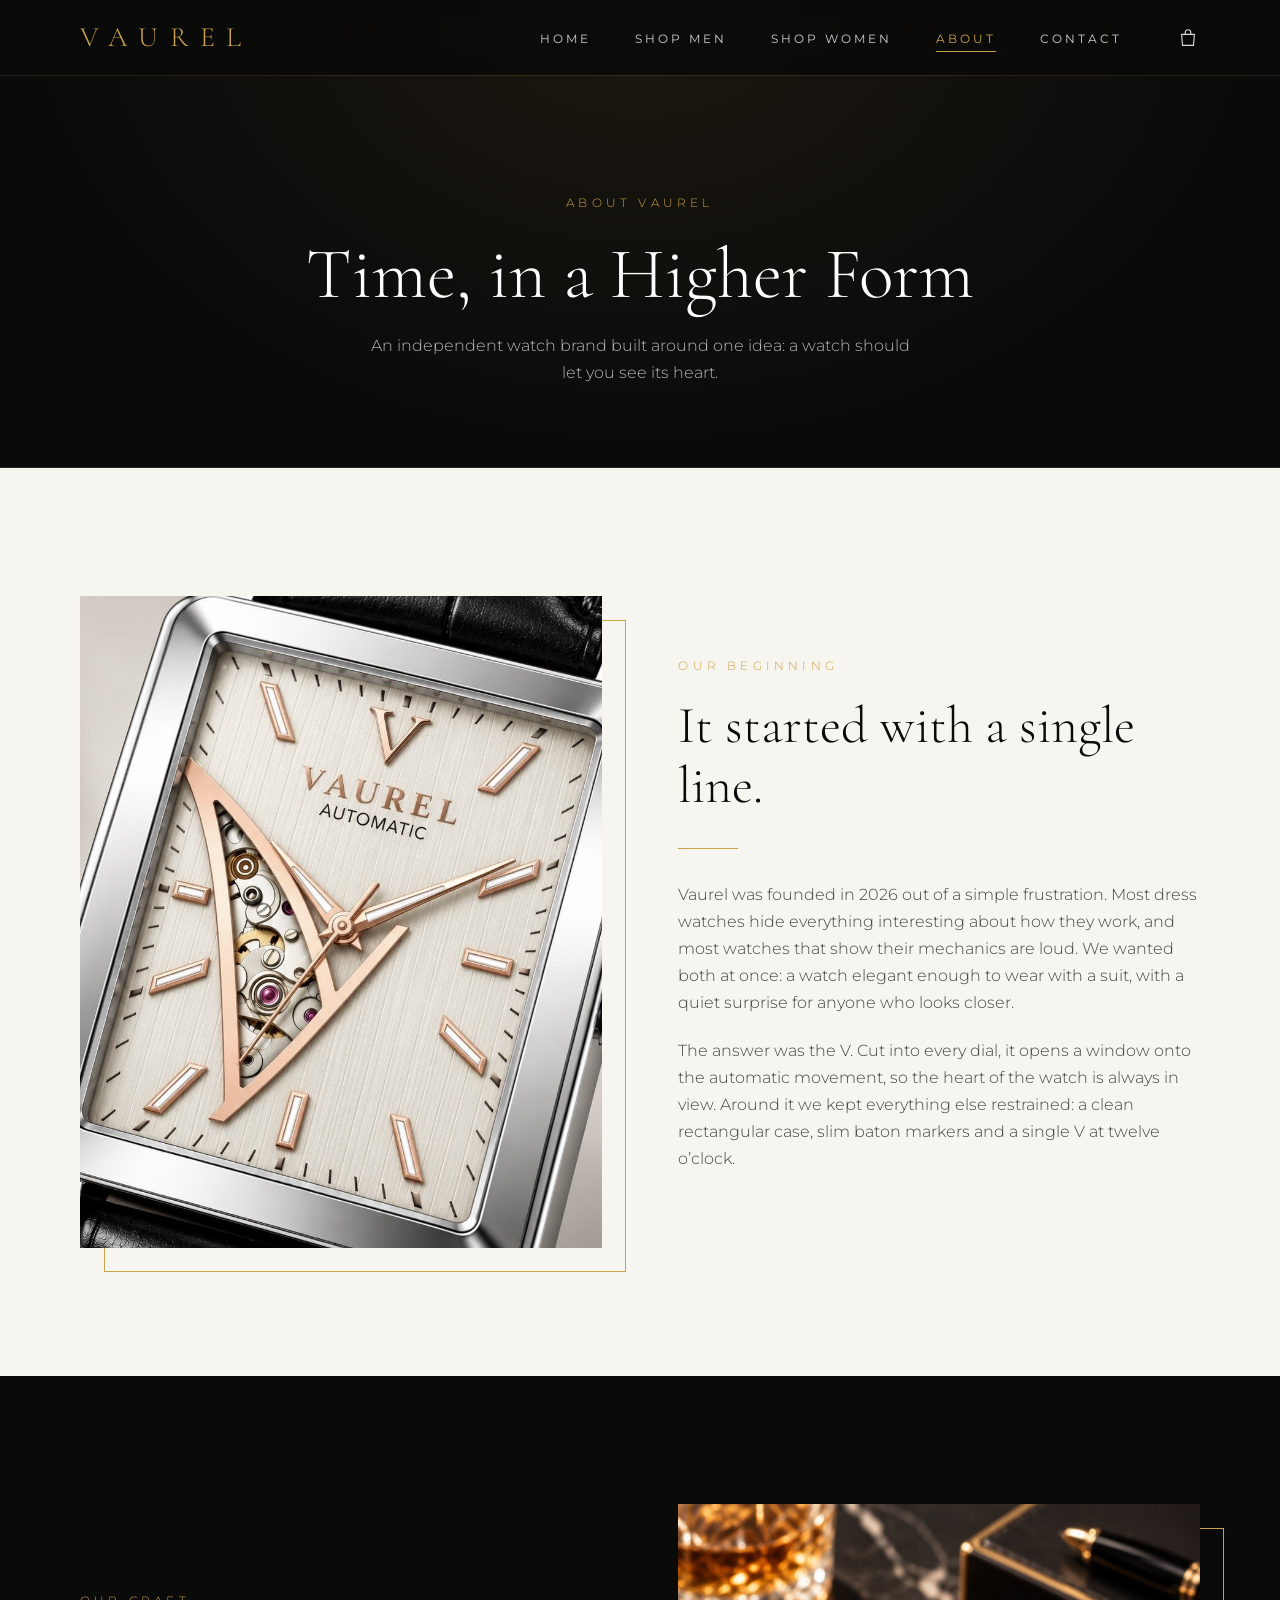
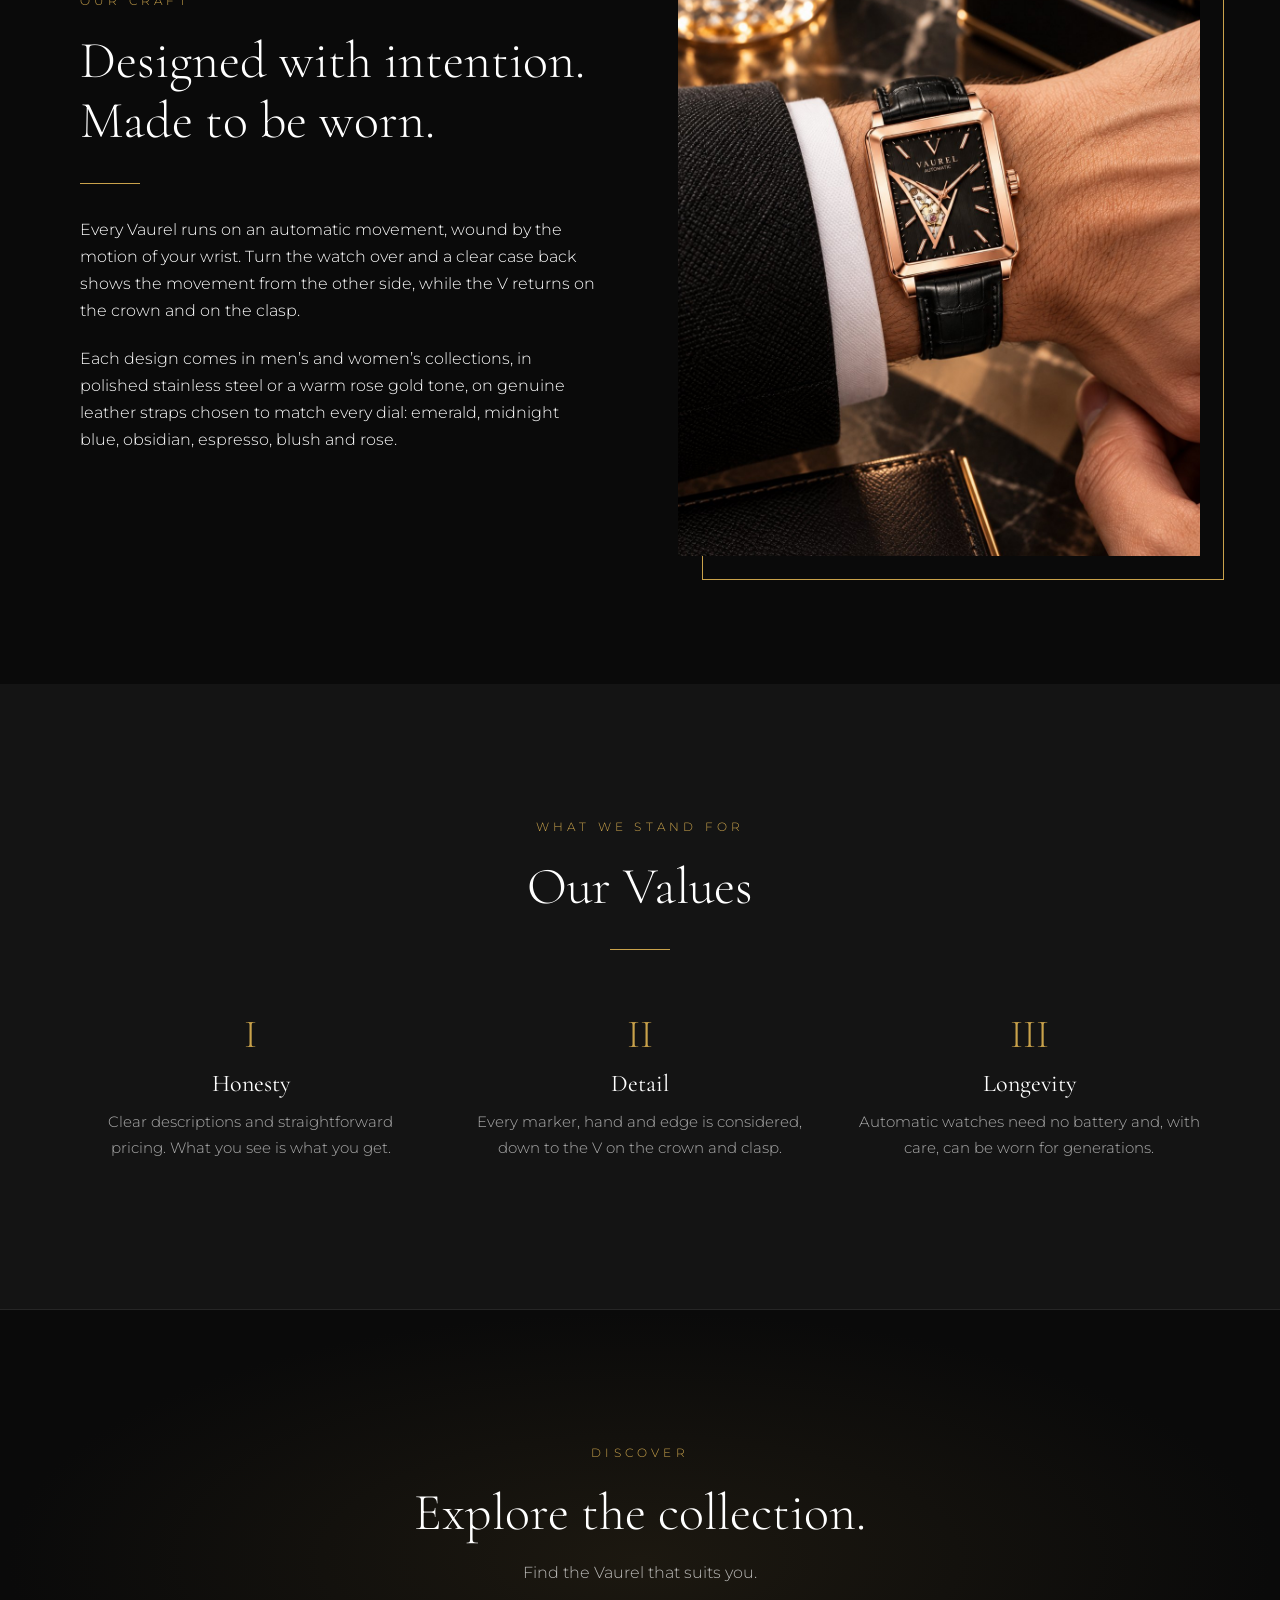
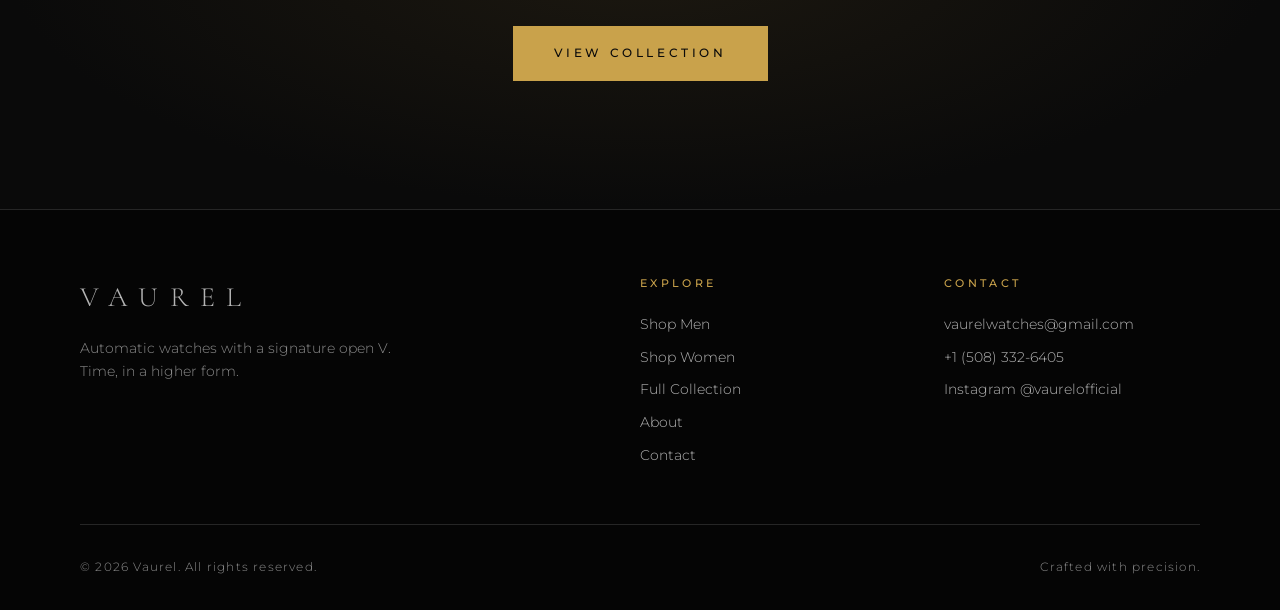
==== about.html @ ed3eba71 "Link the footer and Contact page to Instagram @vaurelofficial Replaces the placeholder Instagram lin" ====
<!DOCTYPE html>
<html lang="en">
<head>
  <meta charset="UTF-8">
  <meta name="viewport" content="width=device-width, initial-scale=1">
  <title>About | Vaurel</title>
  <meta name="description" content="The story behind Vaurel and its signature open V dial.">
  <link rel="icon" href="images/favicon.svg" type="image/svg+xml">
  <link rel="preconnect" href="https://fonts.googleapis.com">
  <link rel="preconnect" href="https://fonts.gstatic.com" crossorigin>
  <link href="https://fonts.googleapis.com/css2?family=Cormorant+Garamond:ital,wght@0,300;0,400;0,500;1,300;1,400&family=Montserrat:wght@300;400;500&display=swap" rel="stylesheet">
  <link rel="stylesheet" href="css/style.css?v=9">
</head>
<body>

  <header class="site-header">
    <div class="container">
      <a href="index.html" class="logo">VAUREL</a>
      <div class="header-actions">
        <nav aria-label="Main">
          <input type="checkbox" id="nav-toggle" class="nav-toggle" aria-label="Open menu">
          <label for="nav-toggle" class="nav-toggle-label"><span></span></label>
          <ul class="nav-list">
            <li><a href="index.html">Home</a></li>
            <li><a href="men.html">Shop Men</a></li>
            <li><a href="women.html">Shop Women</a></li>
            <li><a href="about.html" aria-current="page">About</a></li>
            <li><a href="contact.html">Contact</a></li>
          </ul>
        </nav>
        <a href="checkout.html" class="cart-toggle" aria-label="Shopping bag">
          <svg viewBox="0 0 24 24" width="22" height="22" aria-hidden="true"><path d="M5 8h14l-1 12H6L5 8z" fill="none" stroke="currentColor" stroke-width="1.2"/><path d="M9 8V6a3 3 0 0 1 6 0v2" fill="none" stroke="currentColor" stroke-width="1.2"/></svg>
          <span class="cart-count" data-cart-count hidden>0</span>
        </a>
      </div>
    </div>
  </header>

  <main>
    <section class="page-hero">
      <div class="container">
        <span class="eyebrow">About Vaurel</span>
        <h1>Time, in a Higher Form</h1>
        <p>An independent watch brand built around one idea: a watch should let you see its heart.</p>
      </div>
    </section>

    <section class="section section--light">
      <div class="container split">
        <div class="split-media">
          <img src="images/watches/mens-silver-ivory/dial.jpg" alt="The Vaurel open V dial in silver and stainless steel" width="851" height="1063">
        </div>
        <div>
          <span class="eyebrow">Our Beginning</span>
          <h2 class="section-title">It started with a single line.</h2>
          <hr class="divider">
          <p>Vaurel was founded in 2026 out of a simple frustration. Most dress watches hide everything interesting about how they work, and most watches that show their mechanics are loud. We wanted both at once: a watch elegant enough to wear with a suit, with a quiet surprise for anyone who looks closer.</p>
          <p>The answer was the V. Cut into every dial, it opens a window onto the automatic movement, so the heart of the watch is always in view. Around it we kept everything else restrained: a clean rectangular case, slim baton markers and a single V at twelve o&rsquo;clock.</p>
        </div>
      </div>
    </section>

    <section class="section">
      <div class="container split split--reverse">
        <div>
          <span class="eyebrow">Our Craft</span>
          <h2 class="section-title">Designed with intention. Made to be worn.</h2>
          <hr class="divider">
          <p>Every Vaurel runs on an automatic movement, wound by the motion of your wrist. Turn the watch over and a clear case back shows the movement from the other side, while the V returns on the crown and on the clasp.</p>
          <p>Each design comes in men&rsquo;s and women&rsquo;s collections, in polished stainless steel or a warm rose gold tone, on genuine leather straps chosen to match every dial: emerald, midnight blue, obsidian, espresso, blush and rose.</p>
        </div>
        <div class="split-media">
          <img src="images/watches/mens-obsidian-black/wrist.jpg" alt="Vaurel Obsidian Black watch worn on the wrist" width="1122" height="1402" loading="lazy">
        </div>
      </div>
    </section>

    <section class="section section--soft">
      <div class="container center">
        <span class="eyebrow">What We Stand For</span>
        <h2 class="section-title">Our Values</h2>
        <hr class="divider">
        <div class="features">
          <div class="feature">
            <span class="feature-number">I</span>
            <h3>Honesty</h3>
            <p>Clear descriptions and straightforward pricing. What you see is what you get.</p>
          </div>
          <div class="feature">
            <span class="feature-number">II</span>
            <h3>Detail</h3>
            <p>Every marker, hand and edge is considered, down to the V on the crown and clasp.</p>
          </div>
          <div class="feature">
            <span class="feature-number">III</span>
            <h3>Longevity</h3>
            <p>Automatic watches need no battery and, with care, can be worn for generations.</p>
          </div>
        </div>
      </div>
    </section>

    <section class="section cta">
      <div class="container">
        <span class="eyebrow">Discover</span>
        <h2 class="section-title">Explore the collection.</h2>
        <p>Find the Vaurel that suits you.</p>
        <a href="collection.html" class="btn btn--solid">View Collection</a>
      </div>
    </section>
  </main>

  <footer class="site-footer">
    <div class="container">
      <div class="footer-grid">
        <div class="footer-brand">
          <a href="index.html" class="logo">VAUREL</a>
          <p>Automatic watches with a signature open V. Time, in a higher form.</p>
        </div>
        <div>
          <h4>Explore</h4>
          <ul>
            <li><a href="men.html">Shop Men</a></li>
            <li><a href="women.html">Shop Women</a></li>
            <li><a href="collection.html">Full Collection</a></li>
            <li><a href="about.html">About</a></li>
            <li><a href="contact.html">Contact</a></li>
          </ul>
        </div>
        <div>
          <h4>Contact</h4>
          <ul>
            <li><a href="mailto:vaurelwatches@gmail.com">vaurelwatches@gmail.com</a></li>
            <li><a href="tel:+15083326405">+1 (508) 332-6405</a></li>
            <li><a href="https://www.instagram.com/vaurelofficial/" target="_blank" rel="noopener" aria-label="Vaurel on Instagram, @vaurelofficial (opens in a new tab)">Instagram @vaurelofficial</a></li>
          </ul>
        </div>
      </div>
      <div class="footer-bottom">
        <span>&copy; 2026 Vaurel. All rights reserved.</span>
        <span>Crafted with precision.</span>
      </div>
    </div>
  </footer>

  <script src="js/products.js?v=9" defer></script>
  <script src="js/shop.js?v=9" defer></script>
  <script src="js/cart.js?v=9" defer></script>
</body>
</html>
---- css/style.css ----
/* ==========================================================================
   Vaurel — site styles
   Colours, fonts and spacing live in the variables below so you can
   restyle the whole site from one place.
   ========================================================================== */

:root {
  --black: #0a0a0a;
  --black-soft: #141414;
  --black-line: #262626;
  --white: #ffffff;
  --ivory: #f7f5f0;
  --grey: #8c8c8c;
  --gold: #c9a24b;
  --gold-light: #e9d39a;
  --gold-dark: #8a6a2a;
  --photo-bg: #d6d5d4; /* matches the light grey studio background of the watch photos */

  --font-display: "Cormorant Garamond", Georgia, "Times New Roman", serif;
  --font-body: "Montserrat", "Helvetica Neue", Arial, sans-serif;

  --max-width: 1200px;
  --gutter: clamp(1rem, 4vw, 2.5rem);
  --section-space: clamp(4rem, 10vw, 8rem);
  --header-height: 76px;
}

/* ---------- Reset ---------- */
*,
*::before,
*::after { box-sizing: border-box; }

html { scroll-behavior: smooth; }

body {
  margin: 0;
  background: var(--black);
  color: var(--white);
  font-family: var(--font-body);
  font-weight: 300;
  font-size: 1rem;
  line-height: 1.7;
  -webkit-font-smoothing: antialiased;
}

img { display: block; max-width: 100%; height: auto; }

a { color: inherit; text-decoration: none; }

h1, h2, h3 {
  font-family: var(--font-display);
  font-weight: 400;
  line-height: 1.15;
  margin: 0 0 1rem;
}

p { margin: 0 0 1.25rem; }

.container {
  width: 100%;
  max-width: var(--max-width);
  margin: 0 auto;
  padding: 0 var(--gutter);
}

/* ---------- Shared bits ---------- */
.eyebrow {
  display: inline-block;
  font-size: 0.75rem;
  letter-spacing: 0.35em;
  text-transform: uppercase;
  color: var(--gold);
  margin-bottom: 1.25rem;
}

.divider {
  width: 60px;
  height: 1px;
  background: var(--gold);
  border: 0;
  margin: 2rem 0;
}

.center { text-align: center; }
.nowrap { white-space: nowrap; }
.center .divider { margin-left: auto; margin-right: auto; }

.btn {
  display: inline-block;
  padding: 1rem 2.5rem;
  border: 1px solid var(--gold);
  color: var(--gold);
  font-family: var(--font-body);
  font-size: 0.75rem;
  font-weight: 500;
  letter-spacing: 0.3em;
  text-transform: uppercase;
  background: transparent;
  cursor: pointer;
  transition: background 0.4s ease, color 0.4s ease;
}

.btn:hover,
.btn:focus-visible {
  background: var(--gold);
  color: var(--black);
}

.btn--solid {
  background: var(--gold);
  color: var(--black);
}

.btn--solid:hover,
.btn--solid:focus-visible {
  background: var(--gold-light);
  border-color: var(--gold-light);
}

:focus-visible { outline: 1px solid var(--gold); outline-offset: 4px; }

/* ---------- Header & navigation ---------- */
.site-header {
  position: fixed;
  inset: 0 0 auto 0;
  z-index: 100;
  height: var(--header-height);
  border-bottom: 1px solid rgba(201, 162, 75, 0.15);
}

/* The blur sits on a pseudo-element: a backdrop-filter on the header itself
   would trap the full-screen mobile menu inside the header bar. */
.site-header::before {
  content: "";
  position: absolute;
  inset: 0;
  z-index: -1;
  background: rgba(10, 10, 10, 0.85);
  backdrop-filter: blur(12px);
  -webkit-backdrop-filter: blur(12px);
}

.site-header .container {
  height: 100%;
  display: flex;
  align-items: center;
  justify-content: space-between;
}

.logo {
  font-family: var(--font-display);
  font-size: 1.75rem;
  letter-spacing: 0.4em;
  color: var(--gold);
  /* Optical balance for the trailing letter-spacing */
  margin-right: -0.4em;
}

.logo span { color: var(--gold); }

.nav-list {
  display: flex;
  gap: 2.75rem;
  list-style: none;
  margin: 0;
  padding: 0;
}

.nav-list a {
  position: relative;
  font-size: 0.75rem;
  font-weight: 400;
  letter-spacing: 0.25em;
  text-transform: uppercase;
  color: rgba(255, 255, 255, 0.8);
  transition: color 0.3s ease;
}

.nav-list a::after {
  content: "";
  position: absolute;
  left: 0;
  bottom: -6px;
  width: 0;
  height: 1px;
  background: var(--gold);
  transition: width 0.3s ease;
}

.nav-list a:hover,
.nav-list a[aria-current="page"] { color: var(--gold); }

.nav-list a:hover::after,
.nav-list a[aria-current="page"]::after { width: 100%; }

/* Mobile menu: a hidden checkbox toggles the menu, so no JavaScript is needed */
.nav-toggle { position: absolute; opacity: 0; pointer-events: none; }

.nav-toggle-label {
  display: none;
  width: 44px;
  height: 44px;
  cursor: pointer;
  position: relative;
  z-index: 110;
}

.nav-toggle-label span,
.nav-toggle-label span::before,
.nav-toggle-label span::after {
  position: absolute;
  left: 10px;
  width: 24px;
  height: 1px;
  background: var(--gold);
  transition: transform 0.3s ease, top 0.3s ease, opacity 0.3s ease;
}

.nav-toggle-label span { top: 22px; }
.nav-toggle-label span::before,
.nav-toggle-label span::after { content: ""; left: 0; }
.nav-toggle-label span::before { top: -8px; }
.nav-toggle-label span::after { top: 8px; }

.nav-toggle:focus-visible + .nav-toggle-label { outline: 1px solid var(--gold); }

.header-actions {
  display: flex;
  align-items: center;
  gap: 2.75rem;
}

/* Shopping bag icon */
.cart-toggle {
  position: relative;
  display: flex;
  align-items: center;
  justify-content: center;
  width: 44px;
  height: 44px;
  margin-right: -10px;
  color: rgba(255, 255, 255, 0.85);
  transition: color 0.3s ease;
}

.cart-toggle:hover { color: var(--gold); }

.cart-count {
  position: absolute;
  top: 4px;
  right: 2px;
  min-width: 18px;
  height: 18px;
  padding: 0 5px;
  border-radius: 9px;
  background: var(--gold);
  color: var(--black);
  font-size: 0.65rem;
  font-weight: 500;
  line-height: 18px;
  text-align: center;
}

.cart-count[hidden] { display: none; }

/* ---------- Hero (home) ---------- */
.hero {
  position: relative;
  min-height: 100vh;
  min-height: 100svh;
  display: flex;
  align-items: center;
  padding: calc(var(--header-height) + 3rem) 0 4rem;
  background: var(--black) url("../images/hero.svg") center right / cover no-repeat;
  overflow: hidden;
}

.hero::before {
  content: "";
  position: absolute;
  inset: 0;
  background: linear-gradient(90deg, rgba(10,10,10,0.95) 0%, rgba(10,10,10,0.7) 45%, rgba(10,10,10,0.15) 100%);
}

.hero .container { position: relative; }

.hero-content { max-width: 620px; }

.hero h1 {
  font-size: clamp(3rem, 8vw, 6rem);
  font-weight: 300;
  margin-bottom: 1.5rem;
}

.hero h1 em { font-style: italic; color: var(--gold); }

.hero p {
  font-size: 1.05rem;
  color: rgba(255, 255, 255, 0.75);
  max-width: 480px;
  margin-bottom: 2.5rem;
}

.hero-actions { display: flex; flex-wrap: wrap; gap: 1rem; }

.scroll-cue {
  position: absolute;
  left: 50%;
  bottom: 2rem;
  transform: translateX(-50%);
  width: 1px;
  height: 60px;
  background: linear-gradient(var(--gold), transparent);
}

/* ---------- Page header (inner pages) ---------- */
.page-hero {
  padding: calc(var(--header-height) + clamp(4rem, 10vw, 7rem)) 0 clamp(3rem, 7vw, 5rem);
  text-align: center;
  border-bottom: 1px solid var(--black-line);
  background: radial-gradient(ellipse at top, #1c1810 0%, var(--black) 70%);
}

.page-hero h1 { font-size: clamp(2.5rem, 7vw, 4.5rem); font-weight: 300; }

.page-hero p {
  max-width: 560px;
  margin: 0 auto;
  color: rgba(255, 255, 255, 0.7);
}

/* ---------- Sections ---------- */
.section { padding: var(--section-space) 0; }
.section--light { background: var(--ivory); color: var(--black); }
.section--light p { color: #444; }
.section--soft { background: var(--black-soft); }

.section-title { font-size: clamp(2rem, 5vw, 3.25rem); font-weight: 300; }

.split {
  display: grid;
  grid-template-columns: 1fr 1fr;
  gap: clamp(2.5rem, 6vw, 6rem);
  align-items: center;
}

.split-media {
  position: relative;
}

.split-media img {
  width: 100%;
  aspect-ratio: 4 / 5;
  object-fit: cover;
}

/* Thin gold frame offset behind the image */
.split-media::before {
  content: "";
  position: absolute;
  inset: 1.5rem -1.5rem -1.5rem 1.5rem;
  border: 1px solid var(--gold);
  z-index: -1;
}

.split-media { z-index: 0; }

.quote {
  font-family: var(--font-display);
  font-size: clamp(1.75rem, 4vw, 2.75rem);
  font-style: italic;
  font-weight: 300;
  line-height: 1.35;
  max-width: 820px;
  margin: 0 auto;
}

.quote cite {
  display: block;
  margin-top: 1.5rem;
  font-family: var(--font-body);
  font-size: 0.75rem;
  font-style: normal;
  letter-spacing: 0.3em;
  text-transform: uppercase;
  color: var(--gold);
}

/* Three-up feature / values row */
.features {
  display: grid;
  grid-template-columns: repeat(3, 1fr);
  gap: 3rem;
  margin-top: 4rem;
}

.feature { text-align: center; }

.feature-number {
  display: block;
  font-family: var(--font-display);
  font-size: 2.5rem;
  color: var(--gold);
  line-height: 1;
  margin-bottom: 1rem;
}

.feature h3 {
  font-size: 1.5rem;
  margin-bottom: 0.75rem;
}

.feature p { color: rgba(255, 255, 255, 0.65); font-size: 0.95rem; }
.section--light .feature p { color: #555; }

/* ---------- Collection grid ---------- */
.grid {
  display: grid;
  grid-template-columns: repeat(3, 1fr);
  gap: clamp(1.5rem, 3vw, 2.5rem);
}

.product {
  background: var(--black-soft);
  border: 1px solid var(--black-line);
  transition: border-color 0.4s ease, transform 0.4s ease;
}

.product:hover {
  border-color: rgba(201, 162, 75, 0.6);
  transform: translateY(-4px);
}

.product-image {
  overflow: hidden;
  background: var(--photo-bg);
}

.product-link { display: block; }

.product-image img {
  width: 100%;
  aspect-ratio: 4 / 5;
  object-fit: cover;
  transition: transform 0.8s ease;
}

.product:hover .product-image img { transform: scale(1.04); }

.product-info {
  padding: 1.5rem 1.5rem 1.75rem;
  text-align: center;
}

.product-tag {
  font-size: 0.7rem;
  letter-spacing: 0.3em;
  text-transform: uppercase;
  color: var(--grey);
}

.product-name {
  font-size: 1.6rem;
  margin: 0.35rem 0 0.5rem;
}

.product-name a { transition: color 0.3s ease; }
.product-name a:hover { color: var(--gold); }

.product-price {
  font-size: 0.95rem;
  letter-spacing: 0.15em;
  color: var(--gold);
  margin: 0;
}

.product-btn {
  display: block;
  width: 100%;
  margin-top: 1.5rem;
  padding: 0.9rem 1rem;
  text-align: center;
}

.page-note {
  margin-top: 1.5rem !important;
  font-size: 0.75rem;
  letter-spacing: 0.25em;
  text-transform: uppercase;
  color: var(--gold) !important;
}

/* ---------- Collection sections ---------- */
.collection-heading { text-align: center; margin-bottom: 3.5rem; }
.collection-heading .section-title { margin-bottom: 0; }
.collection-section { scroll-margin-top: var(--header-height); }
.collection-empty { text-align: center; color: var(--grey); letter-spacing: 0.1em; }

/* ---------- Watch page ---------- */
.product-main { padding-top: calc(var(--header-height) + 2rem); }

.breadcrumb {
  display: flex;
  flex-wrap: wrap;
  gap: 0.6rem;
  font-size: 0.7rem;
  letter-spacing: 0.2em;
  text-transform: uppercase;
  color: var(--grey);
  margin-bottom: 2rem;
}

.breadcrumb a { transition: color 0.3s ease; }
.breadcrumb a:hover { color: var(--gold); }
.breadcrumb [aria-current] { color: rgba(255, 255, 255, 0.85); }

.product-detail {
  display: grid;
  grid-template-columns: 1.1fr 1fr;
  gap: clamp(2rem, 5vw, 5rem);
  align-items: start;
  padding-bottom: var(--section-space);
}

/* Photos sit side by side; swipe on phones, thumbnails on any screen */
.gallery-track {
  display: flex;
  overflow-x: auto;
  scroll-snap-type: x mandatory;
  scrollbar-width: none;
  background: var(--black); /* wide or square photos sit on the page colour */
}

.gallery-track::-webkit-scrollbar { display: none; }

.gallery-slide {
  flex: 0 0 100%;
  scroll-snap-align: start;
}

.gallery-slide img {
  width: 100%;
  aspect-ratio: 4 / 5;
  object-fit: contain; /* show every photo in full, whatever its shape */
}

.gallery-thumbs {
  display: flex;
  gap: 0.75rem;
  margin-top: 1rem;
}

.gallery-thumb {
  flex: 0 1 72px; /* shrink a little on phones so all thumbnails fit on one line */
  min-width: 0;
  padding: 0;
  border: 1px solid var(--black-line);
  background: var(--black-soft);
  cursor: pointer;
  opacity: 0.6;
  transition: opacity 0.3s ease, border-color 0.3s ease;
}

.gallery-thumb img { width: 100%; aspect-ratio: 4 / 5; object-fit: contain; }
.gallery-thumb:hover { opacity: 1; }
.gallery-thumb.is-active { opacity: 1; border-color: var(--gold); }

.product-summary h1 {
  font-size: clamp(2.25rem, 5vw, 3.5rem);
  font-weight: 300;
  margin-bottom: 0.75rem;
}

.product-detail-price {
  font-size: 1.15rem;
  letter-spacing: 0.15em;
  color: var(--gold);
  margin-bottom: 1.75rem;
}

.product-description { color: rgba(255, 255, 255, 0.75); }

.product-detail-btn { width: 100%; margin-top: 0.75rem; }

.spec-list {
  margin: 2.5rem 0 0;
  border-top: 1px solid var(--black-line);
}

.spec-list div {
  display: grid;
  grid-template-columns: 8rem 1fr;
  gap: 1rem;
  padding: 1rem 0;
  border-bottom: 1px solid var(--black-line);
}

.spec-list dt {
  font-size: 0.7rem;
  letter-spacing: 0.25em;
  text-transform: uppercase;
  color: var(--gold);
  padding-top: 0.2rem;
}

.spec-list dd { margin: 0; color: rgba(255, 255, 255, 0.85); }

.product-missing { padding: 4rem 0 var(--section-space); }
.product-missing p { color: rgba(255, 255, 255, 0.7); margin-bottom: 2rem; }

/* ---------- Call to action band ---------- */
.cta {
  text-align: center;
  border-top: 1px solid var(--black-line);
  background: radial-gradient(ellipse at center, #1c1810 0%, var(--black) 70%);
}

.cta p {
  max-width: 520px;
  margin: 0 auto 2.5rem;
  color: rgba(255, 255, 255, 0.7);
}

/* ---------- Contact ---------- */
.contact-grid {
  display: grid;
  grid-template-columns: 1fr 1.4fr;
  gap: clamp(3rem, 7vw, 6rem);
}

.contact-details h2 { font-size: 2rem; }

.contact-item { margin-bottom: 2rem; }

.contact-item h3 {
  font-family: var(--font-body);
  font-size: 0.7rem;
  font-weight: 500;
  letter-spacing: 0.3em;
  text-transform: uppercase;
  color: var(--gold);
  margin-bottom: 0.5rem;
}

.contact-item p,
.contact-item a { color: rgba(255, 255, 255, 0.8); margin: 0; }

.contact-item a { border-bottom: 1px solid rgba(201, 162, 75, 0.4); transition: color 0.3s ease; }
.contact-item a:hover { color: var(--gold); }

.form {
  background: var(--black-soft);
  border: 1px solid var(--black-line);
  padding: clamp(1.5rem, 5vw, 3rem);
}

.form-row {
  display: grid;
  grid-template-columns: 1fr 1fr;
  gap: 1.5rem;
}

.field { margin-bottom: 1.75rem; }

.field label {
  display: block;
  font-size: 0.7rem;
  font-weight: 500;
  letter-spacing: 0.25em;
  text-transform: uppercase;
  color: rgba(255, 255, 255, 0.6);
  margin-bottom: 0.6rem;
}

.field input,
.field select,
.field textarea {
  width: 100%;
  padding: 0.85rem 0;
  background: transparent;
  border: 0;
  border-bottom: 1px solid #3a3a3a;
  border-radius: 0;
  color: var(--white);
  font-family: var(--font-body);
  font-size: 1rem; /* 16px+ stops iOS from zooming in on focus */
  font-weight: 300;
  transition: border-color 0.3s ease;
  -webkit-appearance: none;
  appearance: none;
}

.field select {
  cursor: pointer;
  background-image: linear-gradient(45deg, transparent 50%, var(--gold) 50%),
                    linear-gradient(135deg, var(--gold) 50%, transparent 50%);
  background-position: calc(100% - 10px) 50%, calc(100% - 5px) 50%;
  background-size: 5px 5px;
  background-repeat: no-repeat;
}

.field select option { background: var(--black-soft); color: var(--white); }

.field textarea { resize: vertical; min-height: 140px; }

.field input:focus,
.field select:focus,
.field textarea:focus {
  outline: none;
  border-bottom-color: var(--gold);
}

.form-note {
  font-size: 0.8rem;
  color: var(--grey);
  margin: 1.25rem 0 0;
}

/* ---------- Bag panel (slides in from the right) ---------- */
body.bag-open { overflow: hidden; }

.bag-overlay {
  position: fixed;
  inset: 0;
  z-index: 200;
  background: rgba(0, 0, 0, 0.6);
  opacity: 0;
  visibility: hidden;
  transition: opacity 0.4s ease, visibility 0.4s ease;
}

.bag {
  position: fixed;
  top: 0;
  right: 0;
  z-index: 210;
  width: min(420px, 100%);
  height: 100%;
  display: flex;
  flex-direction: column;
  background: var(--black-soft);
  border-left: 1px solid rgba(201, 162, 75, 0.25);
  transform: translateX(100%);
  visibility: hidden;
  transition: transform 0.45s cubic-bezier(0.22, 1, 0.36, 1), visibility 0.45s;
}

.bag.is-open,
.bag-overlay.is-open { visibility: visible; }
.bag.is-open { transform: none; }
.bag-overlay.is-open { opacity: 1; }

.bag-header {
  display: flex;
  align-items: center;
  justify-content: space-between;
  padding: 1.25rem 1.5rem;
  border-bottom: 1px solid var(--black-line);
}

.bag-header h2 {
  font-size: 1.6rem;
  margin: 0;
}

.bag-close {
  display: flex;
  align-items: center;
  justify-content: center;
  width: 44px;
  height: 44px;
  margin-right: -10px;
  background: none;
  border: 0;
  color: var(--white);
  cursor: pointer;
}

.bag-close:hover { color: var(--gold); }

.bag-body {
  flex: 1;
  overflow-y: auto;
  padding: 0 1.5rem;
}

.bag-empty {
  padding: 4rem 0;
  text-align: center;
  color: rgba(255, 255, 255, 0.7);
}

.bag-empty[hidden],
[data-bag-filled][hidden],
[data-bag-empty][hidden] { display: none; }

.bag-items { list-style: none; margin: 0; padding: 0; }

.bag-item {
  display: grid;
  grid-template-columns: 80px 1fr auto;
  gap: 1rem;
  align-items: start;
  padding: 1.5rem 0;
  border-bottom: 1px solid var(--black-line);
}

.bag-item img {
  width: 80px;
  height: 100px;
  object-fit: cover;
  background: var(--black);
}

.bag-item-name {
  font-family: var(--font-display);
  font-size: 1.25rem;
  line-height: 1.2;
  margin: 0 0 0.25rem;
}

.bag-item-variant {
  font-size: 0.65rem;
  letter-spacing: 0.2em;
  text-transform: uppercase;
  color: var(--grey);
  margin: 0 0 0.35rem;
}

.bag-item-price {
  font-size: 0.85rem;
  letter-spacing: 0.1em;
  color: var(--gold);
  margin: 0 0 0.75rem;
}

.qty {
  display: inline-flex;
  align-items: center;
  border: 1px solid #3a3a3a;
}

.qty button {
  width: 36px;
  height: 36px;
  background: none;
  border: 0;
  color: var(--white);
  font-size: 1rem;
  cursor: pointer;
}

.qty button:hover { color: var(--gold); }

.qty span {
  min-width: 28px;
  text-align: center;
  font-size: 0.9rem;
}

.bag-item-remove {
  background: none;
  border: 0;
  padding: 0.25rem 0;
  color: var(--grey);
  font-family: var(--font-body);
  font-size: 0.65rem;
  letter-spacing: 0.2em;
  text-transform: uppercase;
  cursor: pointer;
  border-bottom: 1px solid transparent;
}

.bag-item-remove:hover { color: var(--gold); border-bottom-color: var(--gold); }

.bag-footer {
  padding: 1.5rem;
  border-top: 1px solid var(--black-line);
  background: var(--black);
}

.bag-total {
  display: flex;
  justify-content: space-between;
  align-items: baseline;
  font-size: 0.75rem;
  letter-spacing: 0.25em;
  text-transform: uppercase;
  margin-bottom: 0.75rem;
}

.bag-total span:last-child {
  font-size: 1rem;
  letter-spacing: 0.1em;
  color: var(--gold);
}

.bag-total--muted span:last-child {
  font-size: 0.8rem;
  color: rgba(255, 255, 255, 0.7);
  text-transform: none;
}

.bag-note {
  font-size: 0.8rem;
  line-height: 1.6;
  color: var(--grey);
  margin: 0.5rem 0 1.25rem;
}

.bag-checkout { display: block; width: 100%; text-align: center; }

.bag-continue {
  display: block;
  width: 100%;
  margin-top: 0.75rem;
  padding: 0.75rem;
  background: none;
  border: 0;
  color: rgba(255, 255, 255, 0.7);
  font-family: var(--font-body);
  font-size: 0.7rem;
  letter-spacing: 0.25em;
  text-transform: uppercase;
  cursor: pointer;
}

.bag-continue:hover { color: var(--gold); }

/* ---------- Checkout ---------- */
.page-hero--compact { padding-bottom: clamp(2rem, 5vw, 3.5rem); }

.checkout-grid {
  display: grid;
  grid-template-columns: 1.4fr 1fr;
  gap: clamp(2rem, 5vw, 4rem);
  align-items: start;
}

.checkout-heading {
  font-size: 1.6rem;
  margin: 0 0 1.5rem;
}

.form .checkout-heading:not(:first-child) { margin-top: 1rem; }

.order-summary {
  position: sticky;
  top: calc(var(--header-height) + 2rem);
  padding: clamp(1.5rem, 4vw, 2.5rem);
  border: 1px solid rgba(201, 162, 75, 0.35);
}

.order-summary .bag-items { margin-bottom: 1.5rem; }
.order-summary .bag-item:first-child { padding-top: 0; }

.checkout-done:focus { outline: none; }
.checkout-done p { color: rgba(255, 255, 255, 0.8); }
.checkout-done a { color: var(--gold); border-bottom: 1px solid rgba(201, 162, 75, 0.4); }

.checkout-empty { padding: 2rem 0; }
.checkout-empty p { color: rgba(255, 255, 255, 0.7); margin-bottom: 2rem; }

/* ---------- Footer ---------- */
.site-footer {
  background: #050505;
  border-top: 1px solid var(--black-line);
  padding: 4rem 0 2rem;
  font-size: 0.85rem;
}

.footer-grid {
  display: grid;
  grid-template-columns: 2fr 1fr 1fr;
  gap: 3rem;
  margin-bottom: 3rem;
}

.footer-grid p { color: var(--grey); max-width: 320px; margin-top: 1rem; }

.footer-grid h4 {
  font-size: 0.7rem;
  font-weight: 500;
  letter-spacing: 0.3em;
  text-transform: uppercase;
  color: var(--gold);
  margin: 0 0 1.25rem;
}

.footer-grid ul { list-style: none; margin: 0; padding: 0; }
.footer-grid li { margin-bottom: 0.6rem; }
.footer-grid a { color: rgba(255, 255, 255, 0.7); transition: color 0.3s ease; }
.footer-grid a:hover { color: var(--gold); }

.footer-bottom {
  border-top: 1px solid var(--black-line);
  padding-top: 2rem;
  display: flex;
  justify-content: space-between;
  flex-wrap: wrap;
  gap: 1rem;
  color: var(--grey);
  font-size: 0.75rem;
  letter-spacing: 0.1em;
}

/* ==========================================================================
   Responsive
   ========================================================================== */

/* Medium screens: tighter menu so all links fit beside the logo */
@media (min-width: 821px) and (max-width: 1100px) {
  .nav-list,
  .header-actions { gap: 1.5rem; }
  .nav-list a { letter-spacing: 0.18em; }
}

@media (max-width: 960px) {
  .grid { grid-template-columns: repeat(2, 1fr); }
  .features { grid-template-columns: 1fr; gap: 2.5rem; max-width: 480px; margin-left: auto; margin-right: auto; }
  .contact-grid { grid-template-columns: 1fr; }
  .checkout-grid { grid-template-columns: 1fr; }
  .order-summary { position: static; order: -1; }
}

@media (max-width: 820px) {
  :root { --header-height: 64px; }

  .logo { font-size: 1.4rem; }

  .nav-toggle-label { display: block; }

  .header-actions { gap: 0.25rem; }

  .nav-list {
    position: fixed;
    inset: 0;
    flex-direction: column;
    align-items: center;
    justify-content: center;
    gap: 2.5rem;
    background: var(--black);
    opacity: 0;
    visibility: hidden;
    transition: opacity 0.4s ease, visibility 0.4s ease;
  }

  .nav-list a { font-size: 1rem; letter-spacing: 0.35em; }

  .nav-toggle:checked ~ .nav-list { opacity: 1; visibility: visible; }

  .nav-toggle:checked + .nav-toggle-label span { background: transparent; }
  .nav-toggle:checked + .nav-toggle-label span::before { top: 0; transform: rotate(45deg); }
  .nav-toggle:checked + .nav-toggle-label span::after { top: 0; transform: rotate(-45deg); }

  .split { grid-template-columns: 1fr; }
  .product-detail { grid-template-columns: 1fr; }
  .split-media { max-width: 480px; margin: 0 1.5rem 1.5rem 0; }
  .split--reverse .split-media { order: -1; }

  .footer-grid { grid-template-columns: 1fr 1fr; }
  .footer-brand { grid-column: 1 / -1; }
}

@media (max-width: 600px) {
  .hero {
    align-items: flex-end;
    background-position: 70% center;
  }

  .hero::before {
    background: linear-gradient(0deg, rgba(10,10,10,0.97) 0%, rgba(10,10,10,0.75) 55%, rgba(10,10,10,0.35) 100%);
  }

  .hero-actions .btn { flex: 1 1 100%; text-align: center; }

  .scroll-cue { display: none; }

  .grid { grid-template-columns: 1fr; max-width: 420px; margin: 0 auto; }

  .form-row { grid-template-columns: 1fr; gap: 0; }

  .form .btn { width: 100%; }

  .footer-bottom { flex-direction: column; text-align: center; }

  .spec-list div { grid-template-columns: 6.5rem 1fr; }
}

@media (prefers-reduced-motion: reduce) {
  *, *::before, *::after { transition: none !important; scroll-behavior: auto !important; }
}
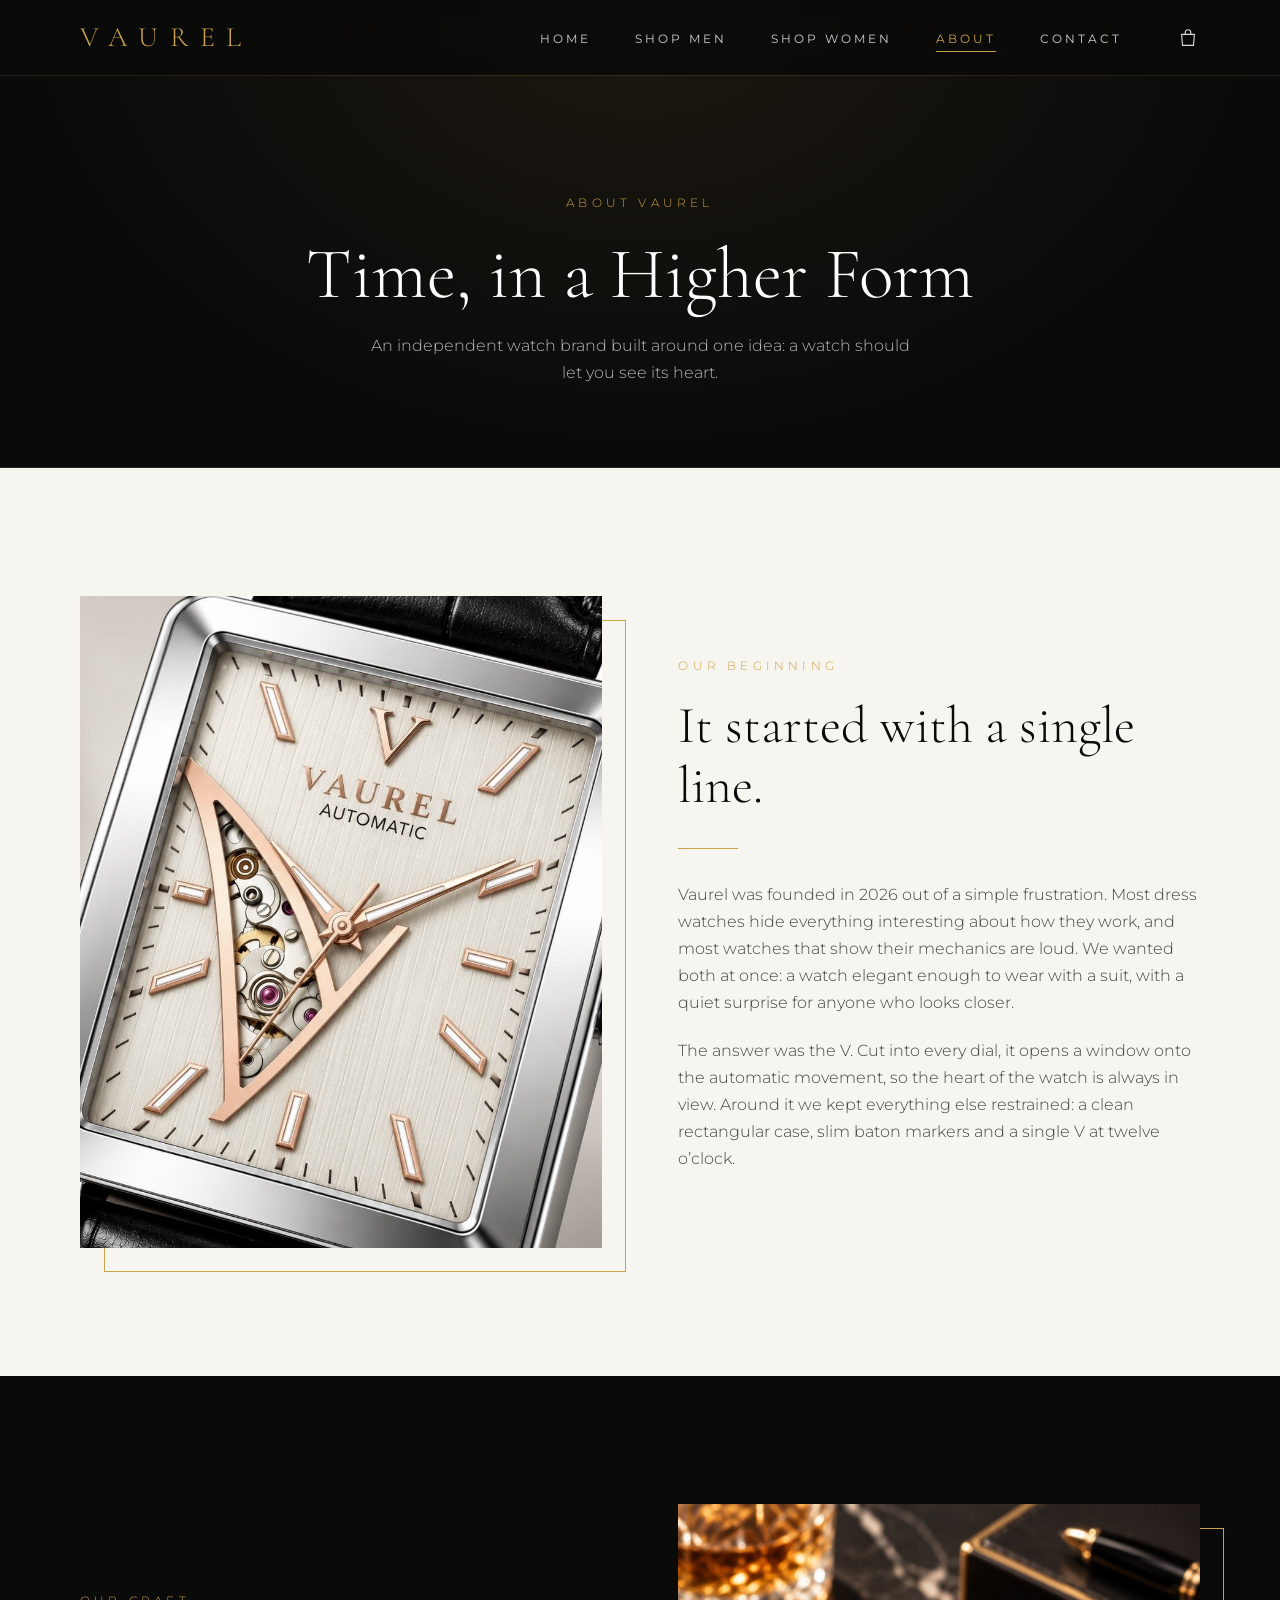
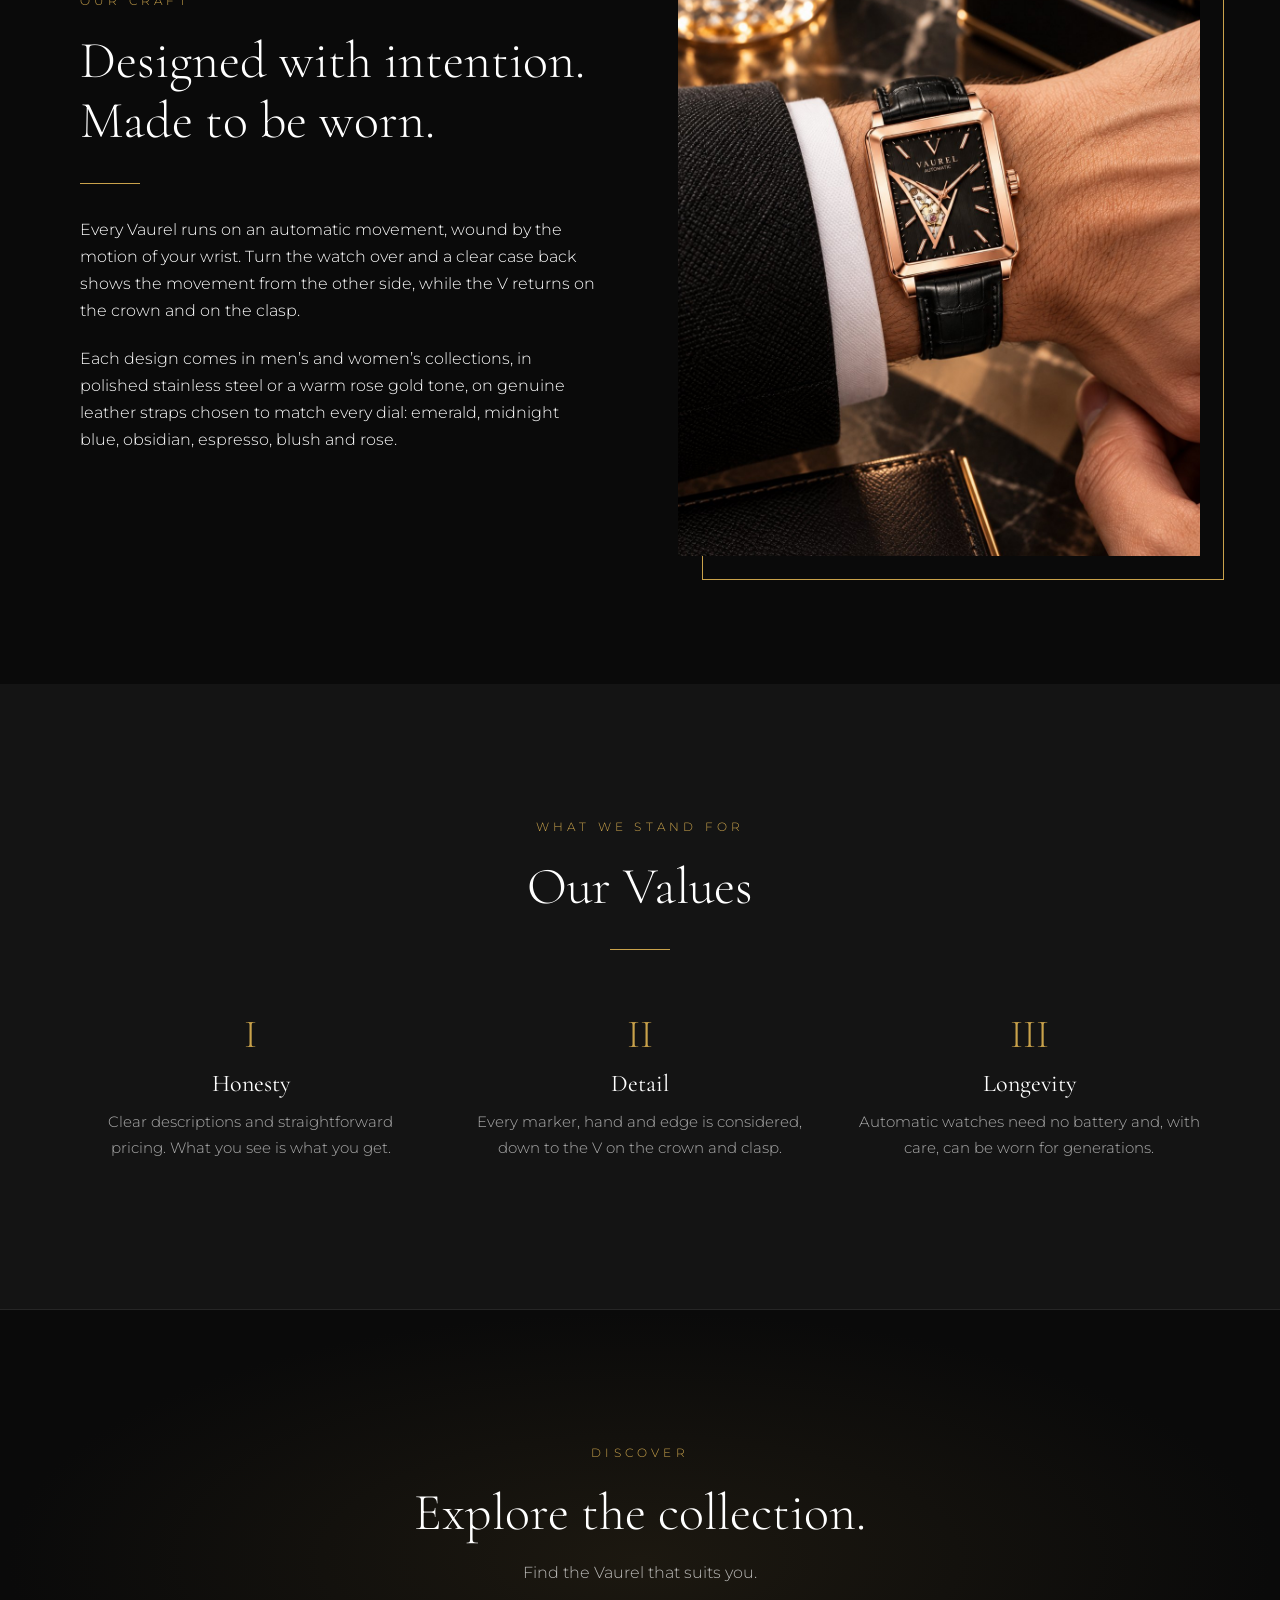
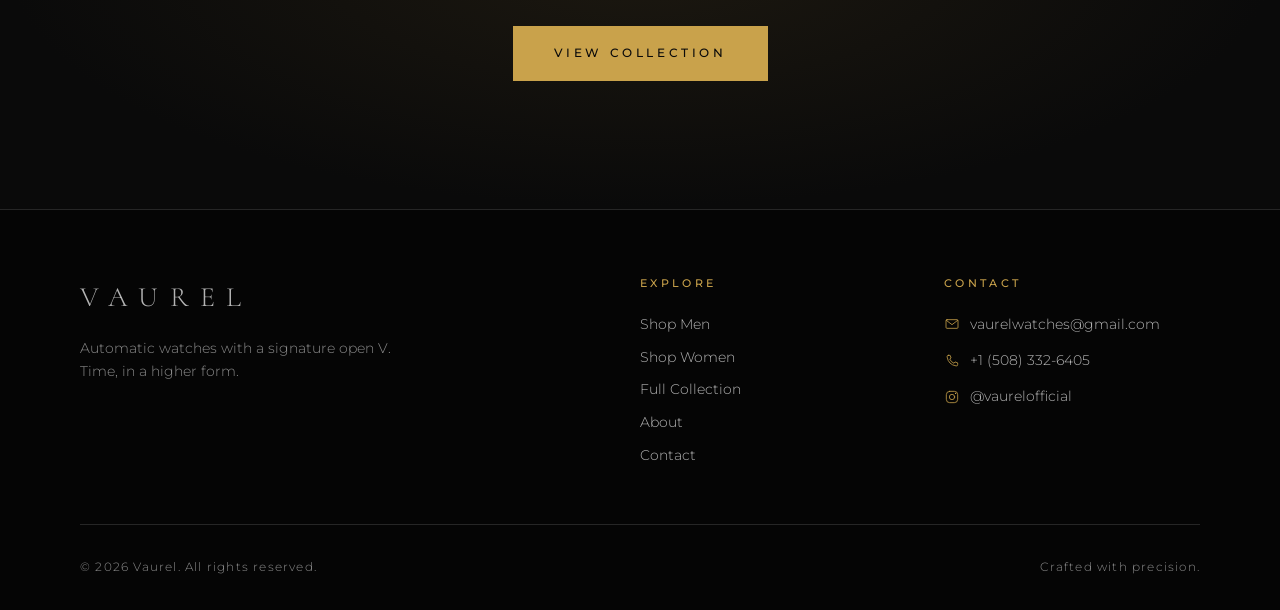
==== commit 21c23869: "Add gold line icons for email, phone and Instagram Thin-line gold icons (envelope, phone, Instagram " ====
--- a/about.html
+++ b/about.html
@@ -9,7 +9,7 @@
   <link rel="preconnect" href="https://fonts.googleapis.com">
   <link rel="preconnect" href="https://fonts.gstatic.com" crossorigin>
   <link href="https://fonts.googleapis.com/css2?family=Cormorant+Garamond:ital,wght@0,300;0,400;0,500;1,300;1,400&family=Montserrat:wght@300;400;500&display=swap" rel="stylesheet">
-  <link rel="stylesheet" href="css/style.css?v=9">
+  <link rel="stylesheet" href="css/style.css?v=10">
 </head>
 <body>
 
@@ -130,9 +130,9 @@
         <div>
           <h4>Contact</h4>
           <ul>
-            <li><a href="mailto:vaurelwatches@gmail.com">vaurelwatches@gmail.com</a></li>
-            <li><a href="tel:+15083326405">+1 (508) 332-6405</a></li>
-            <li><a href="https://www.instagram.com/vaurelofficial/" target="_blank" rel="noopener" aria-label="Vaurel on Instagram, @vaurelofficial (opens in a new tab)">Instagram @vaurelofficial</a></li>
+            <li><a href="mailto:vaurelwatches@gmail.com" class="icon-link"><svg class="icon" viewBox="0 0 24 24" width="16" height="16" aria-hidden="true" focusable="false"><rect x="3" y="5.5" width="18" height="13" rx="1.5"/><path d="M3.6 6.6 12 13l8.4-6.4"/></svg><span>vaurelwatches@gmail.com</span></a></li>
+            <li><a href="tel:+15083326405" class="icon-link"><svg class="icon" viewBox="0 0 24 24" width="16" height="16" aria-hidden="true" focusable="false"><path d="M6.6 3.5h2.6l1.4 4-2 1.5a12 12 0 0 0 6.4 6.4l1.5-2 4 1.4v2.6a2 2 0 0 1-2.2 2A16.5 16.5 0 0 1 4.6 5.7a2 2 0 0 1 2-2.2z"/></svg><span>+1 (508) 332-6405</span></a></li>
+            <li><a href="https://www.instagram.com/vaurelofficial/" target="_blank" rel="noopener" class="icon-link" aria-label="Vaurel on Instagram, @vaurelofficial (opens in a new tab)"><svg class="icon" viewBox="0 0 24 24" width="16" height="16" aria-hidden="true" focusable="false"><rect x="3.5" y="3.5" width="17" height="17" rx="5"/><circle cx="12" cy="12" r="4"/><circle cx="17.3" cy="6.7" r="0.9" class="icon-fill"/></svg><span>@vaurelofficial</span></a></li>
           </ul>
         </div>
       </div>
@@ -143,8 +143,8 @@
     </div>
   </footer>
 
-  <script src="js/products.js?v=9" defer></script>
-  <script src="js/shop.js?v=9" defer></script>
-  <script src="js/cart.js?v=9" defer></script>
+  <script src="js/products.js?v=10" defer></script>
+  <script src="js/shop.js?v=10" defer></script>
+  <script src="js/cart.js?v=10" defer></script>
 </body>
 </html>
--- a/css/style.css
+++ b/css/style.css
@@ -961,6 +961,28 @@
 .checkout-empty { padding: 2rem 0; }
 .checkout-empty p { color: rgba(255, 255, 255, 0.7); margin-bottom: 2rem; }
 
+/* ---------- Contact icons (footer and Contact page) ---------- */
+.icon-link {
+  display: inline-flex;
+  align-items: center;
+  gap: 0.65rem;
+}
+
+.icon {
+  flex: none;
+  fill: none;
+  stroke: var(--gold);
+  stroke-width: 1.2;
+  stroke-linecap: round;
+  stroke-linejoin: round;
+}
+
+.icon .icon-fill { fill: var(--gold); stroke: none; }
+
+/* On the Contact page the underline sits under the text only */
+.contact-item a.icon-link { border-bottom: 0; }
+.contact-item a.icon-link span { border-bottom: 1px solid rgba(201, 162, 75, 0.4); }
+
 /* ---------- Footer ---------- */
 .site-footer {
   background: #050505;
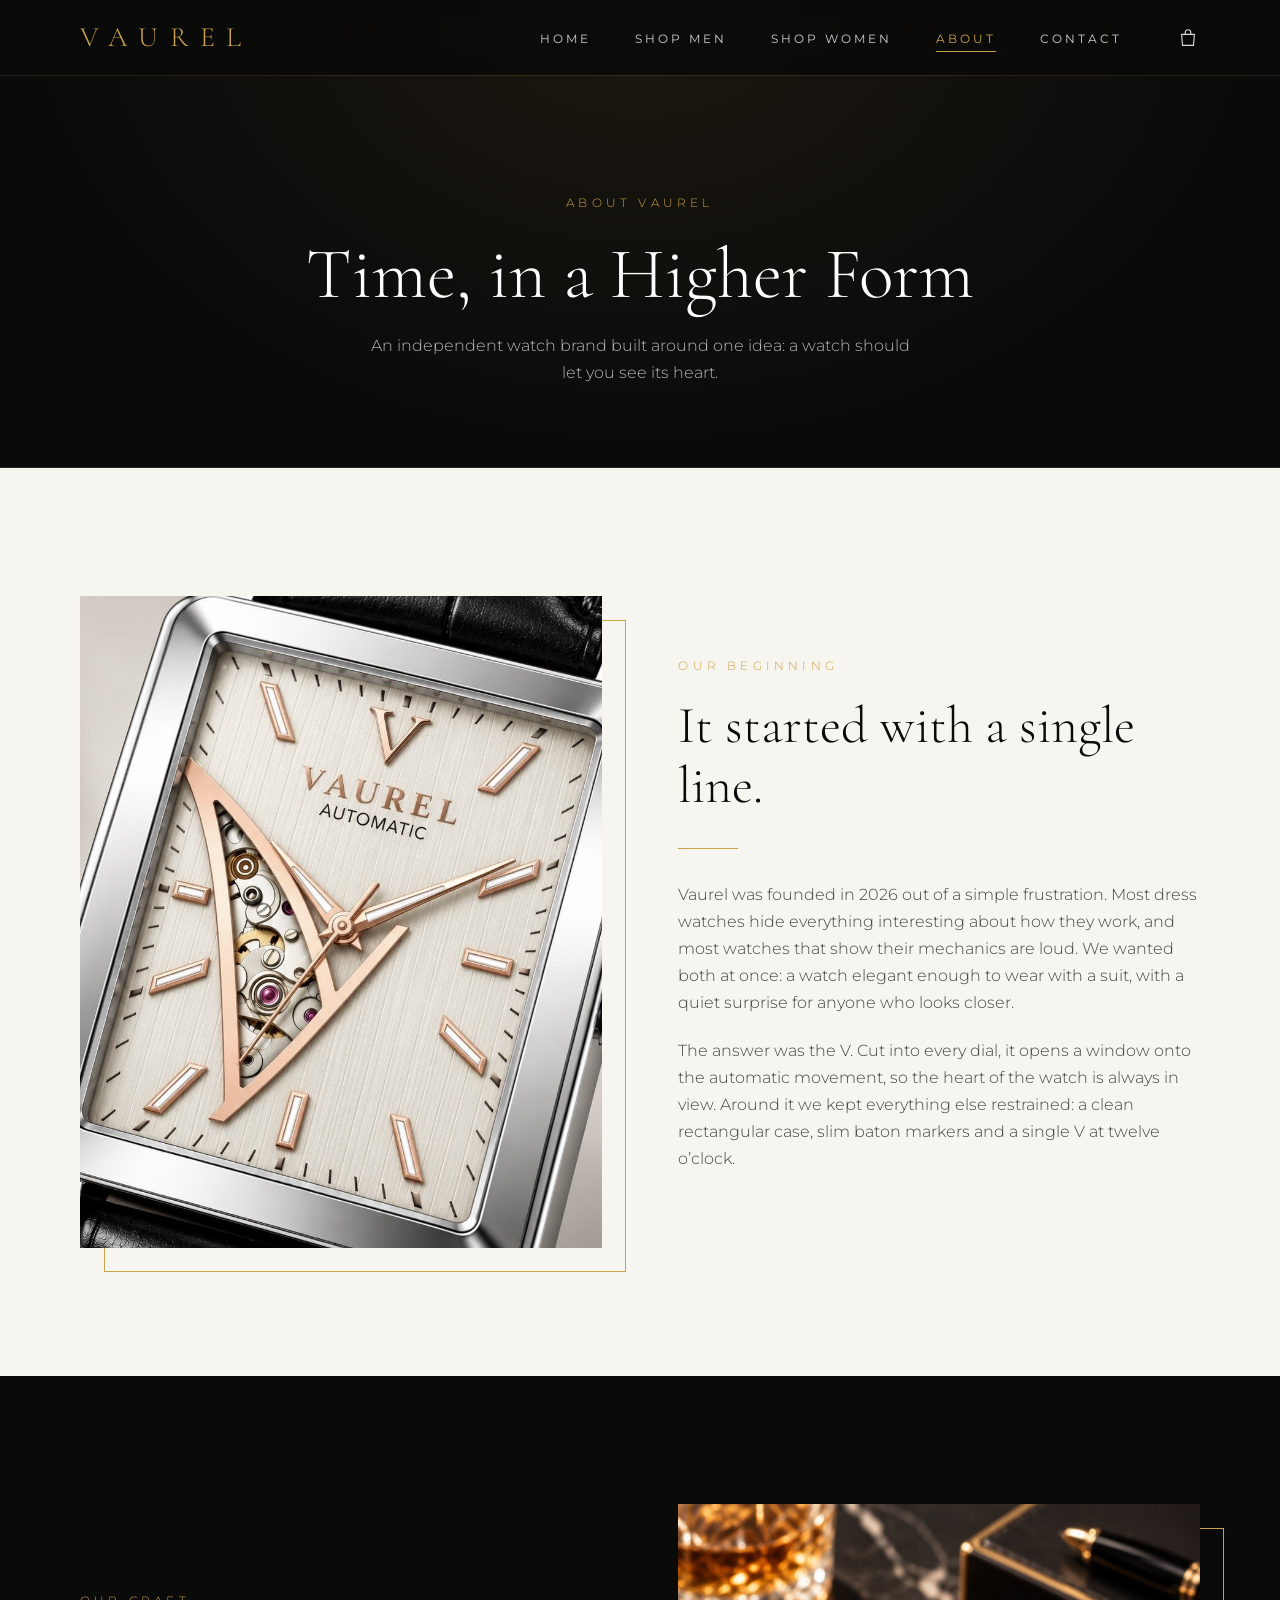
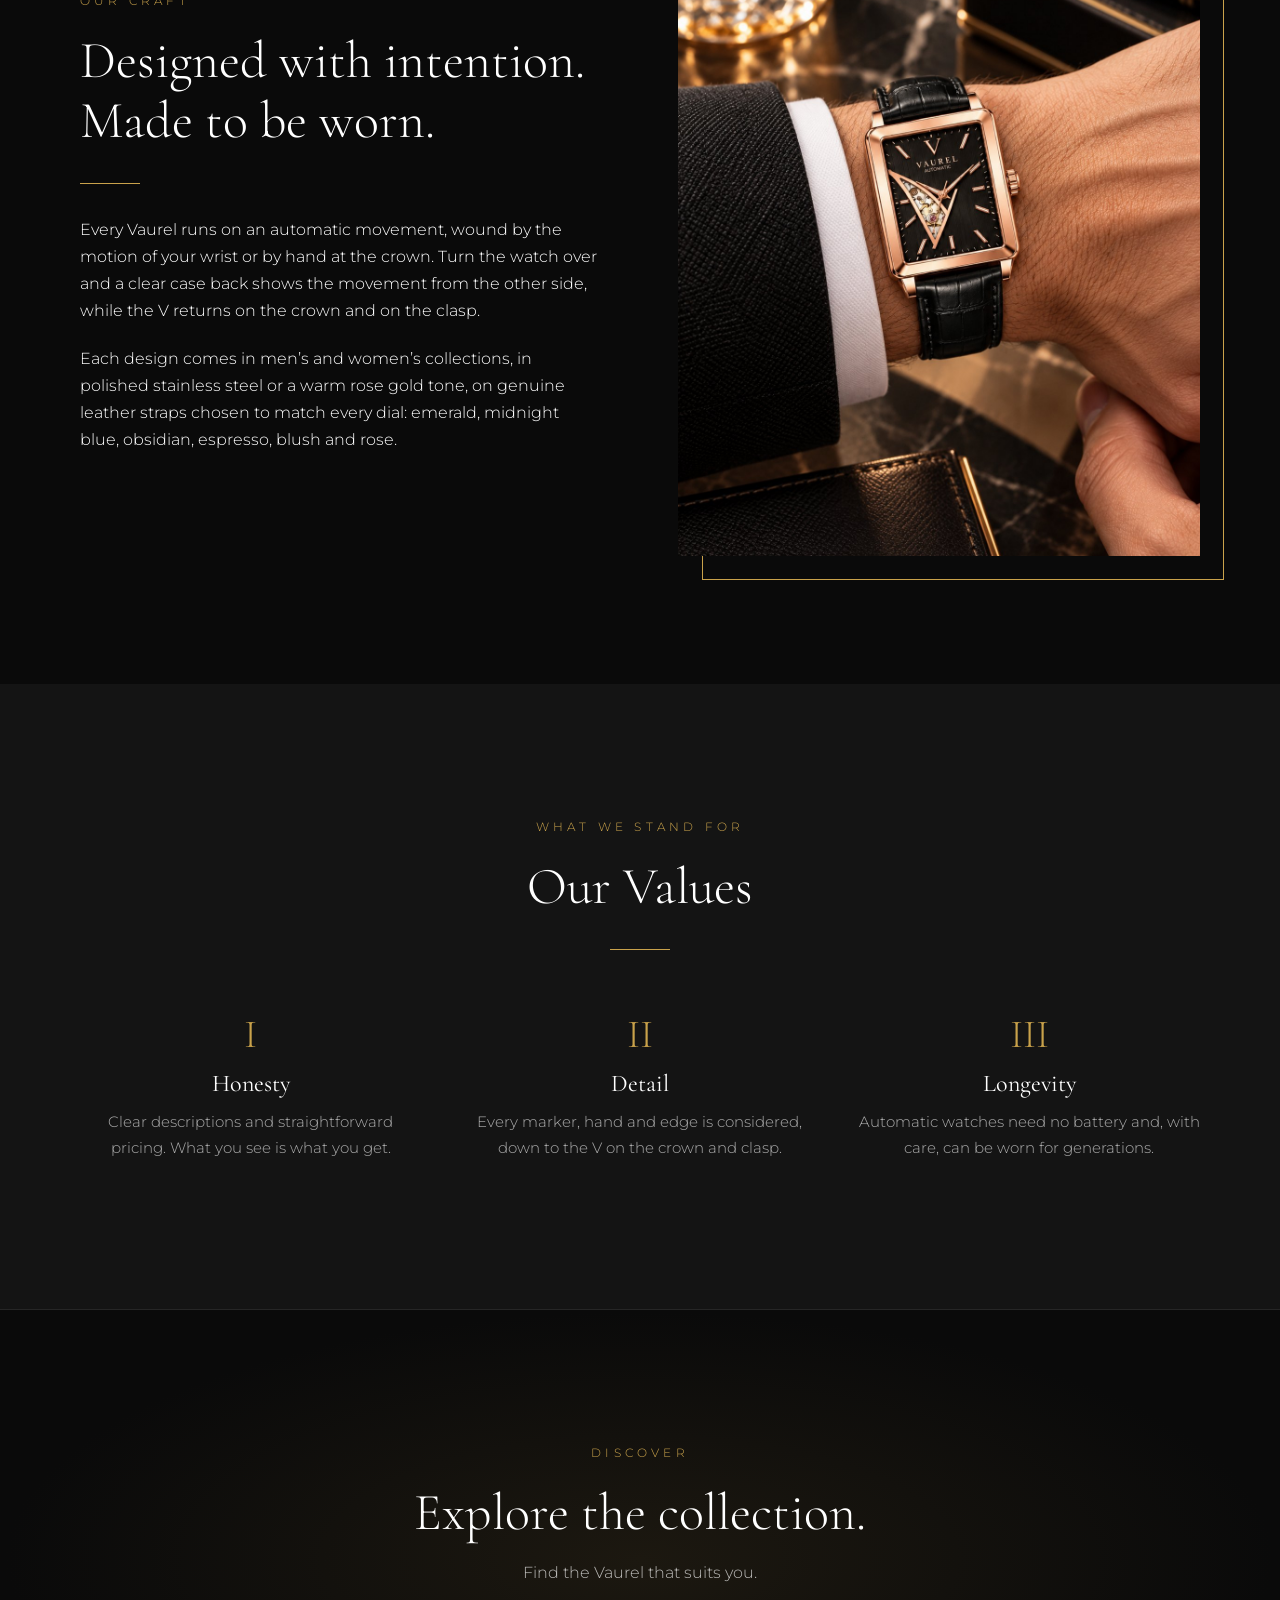
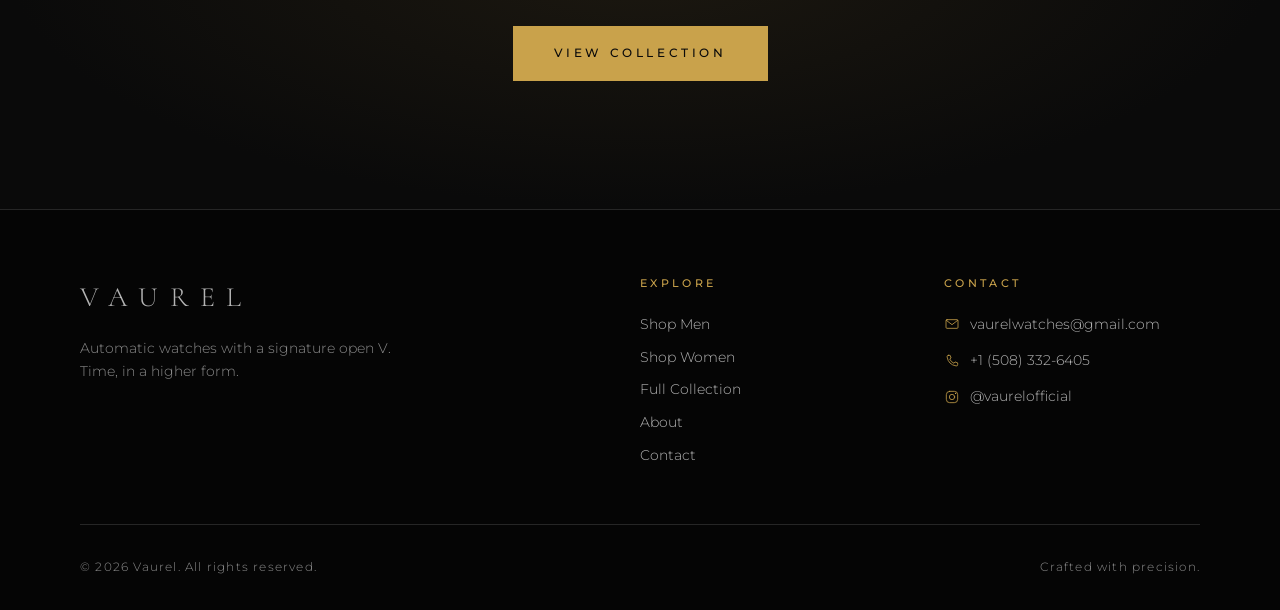
==== commit 92606489: "Mention hand winding alongside automatic winding The Home page Automatic Movement point, Home story " ====
--- a/about.html
+++ b/about.html
@@ -66,7 +66,7 @@
           <span class="eyebrow">Our Craft</span>
           <h2 class="section-title">Designed with intention. Made to be worn.</h2>
           <hr class="divider">
-          <p>Every Vaurel runs on an automatic movement, wound by the motion of your wrist. Turn the watch over and a clear case back shows the movement from the other side, while the V returns on the crown and on the clasp.</p>
+          <p>Every Vaurel runs on an automatic movement, wound by the motion of your wrist or by hand at the crown. Turn the watch over and a clear case back shows the movement from the other side, while the V returns on the crown and on the clasp.</p>
           <p>Each design comes in men&rsquo;s and women&rsquo;s collections, in polished stainless steel or a warm rose gold tone, on genuine leather straps chosen to match every dial: emerald, midnight blue, obsidian, espresso, blush and rose.</p>
         </div>
         <div class="split-media">
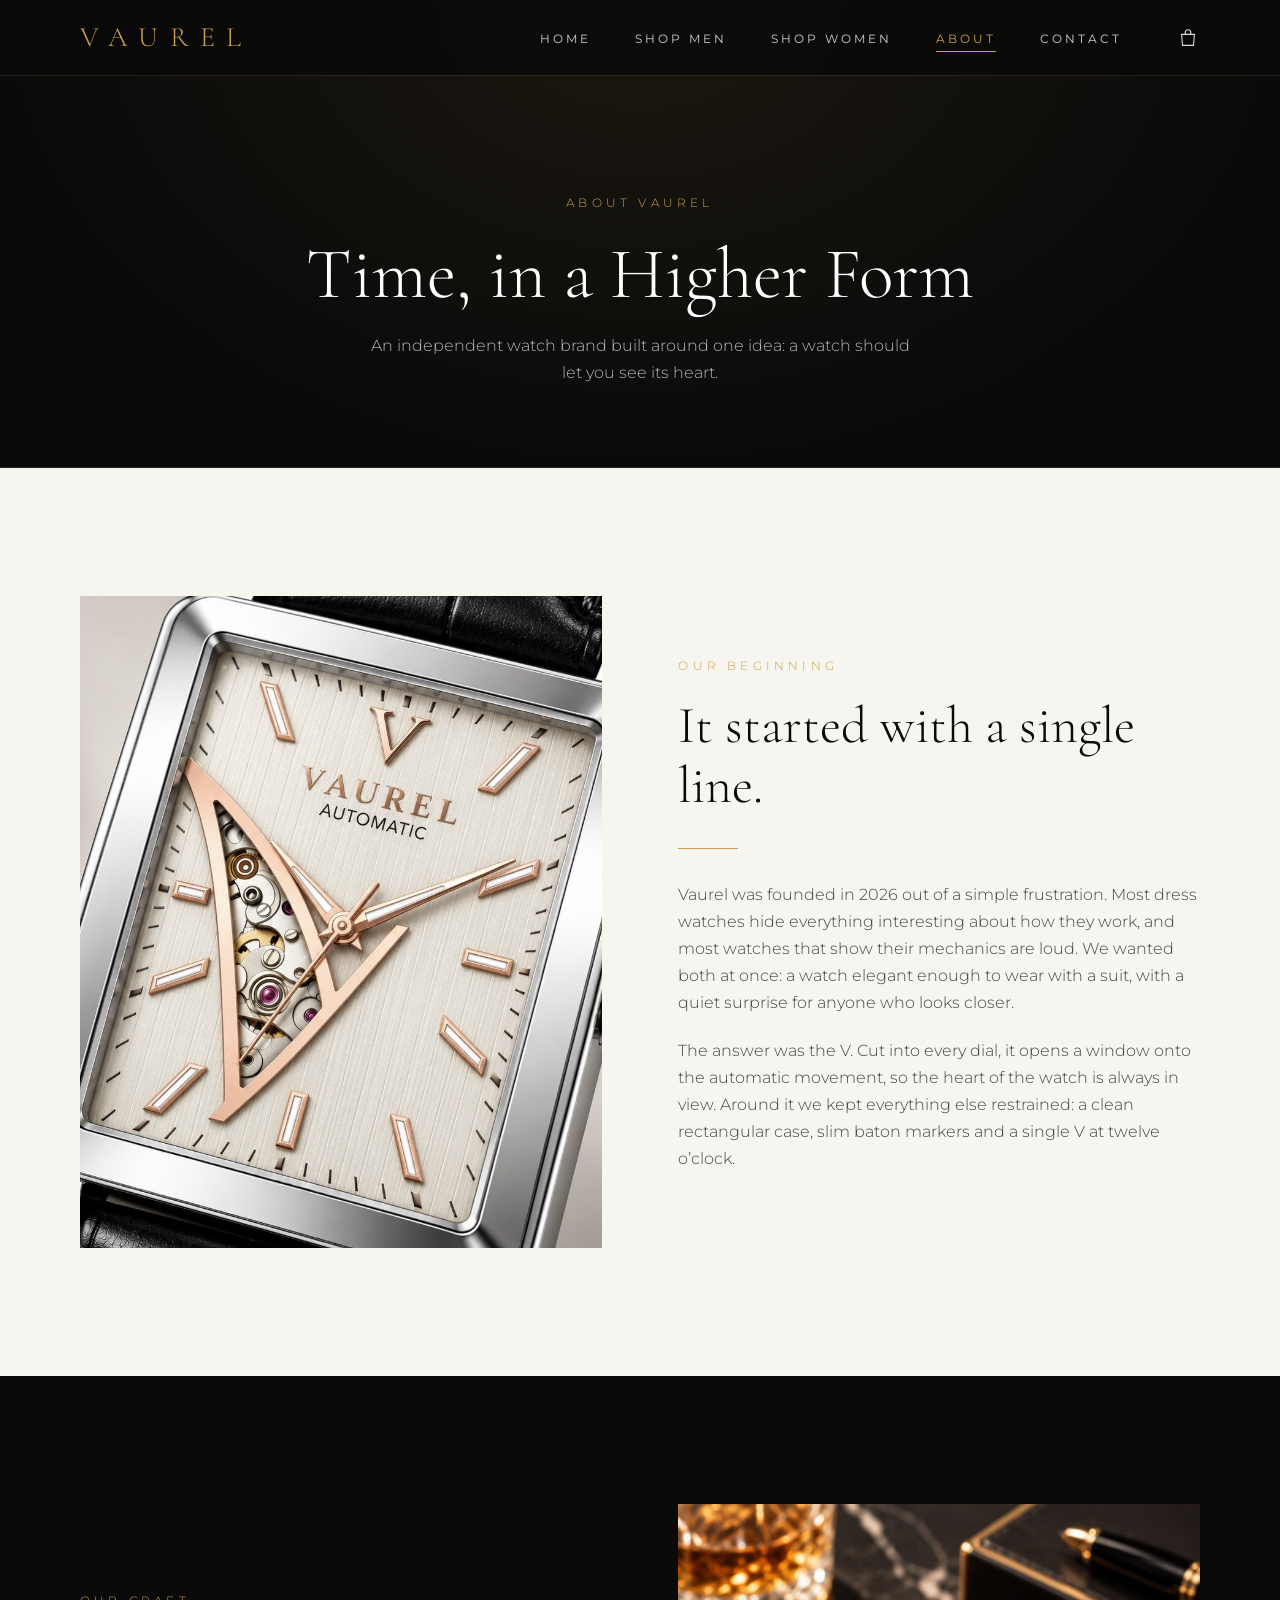
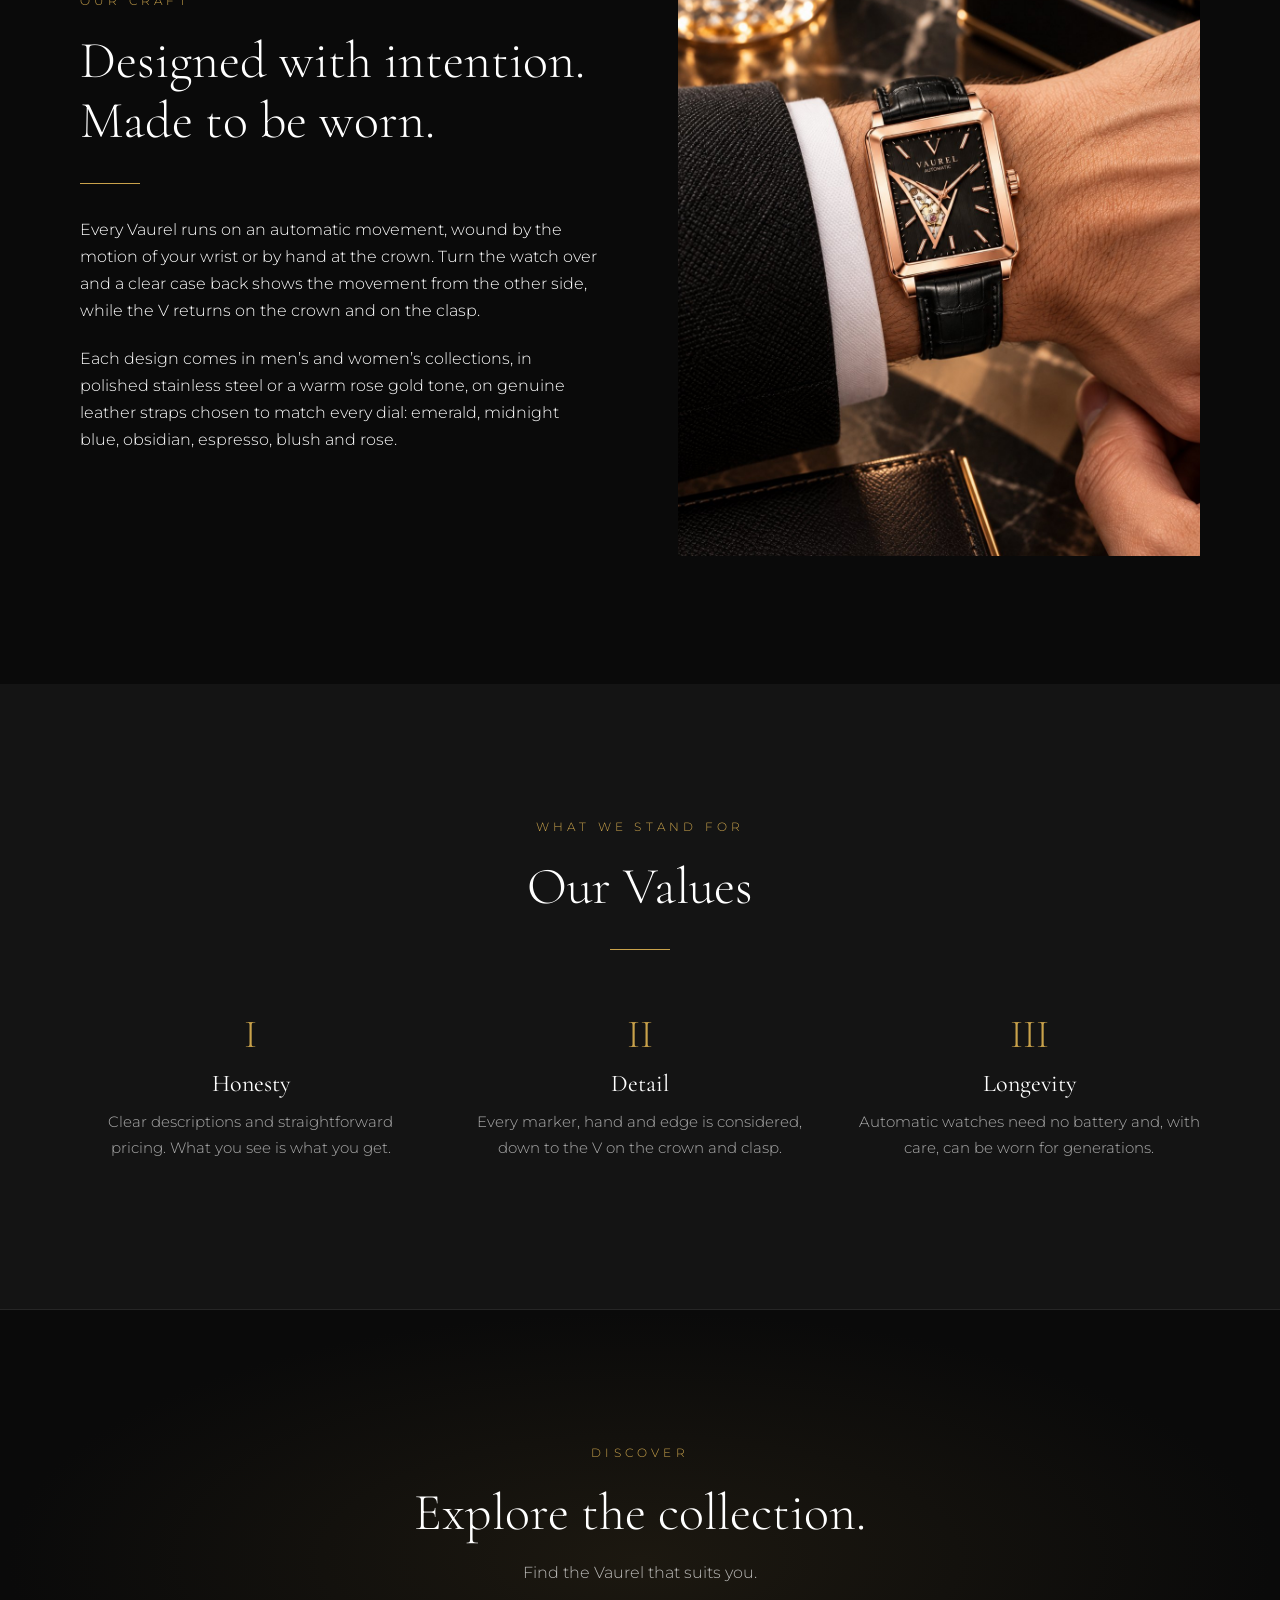
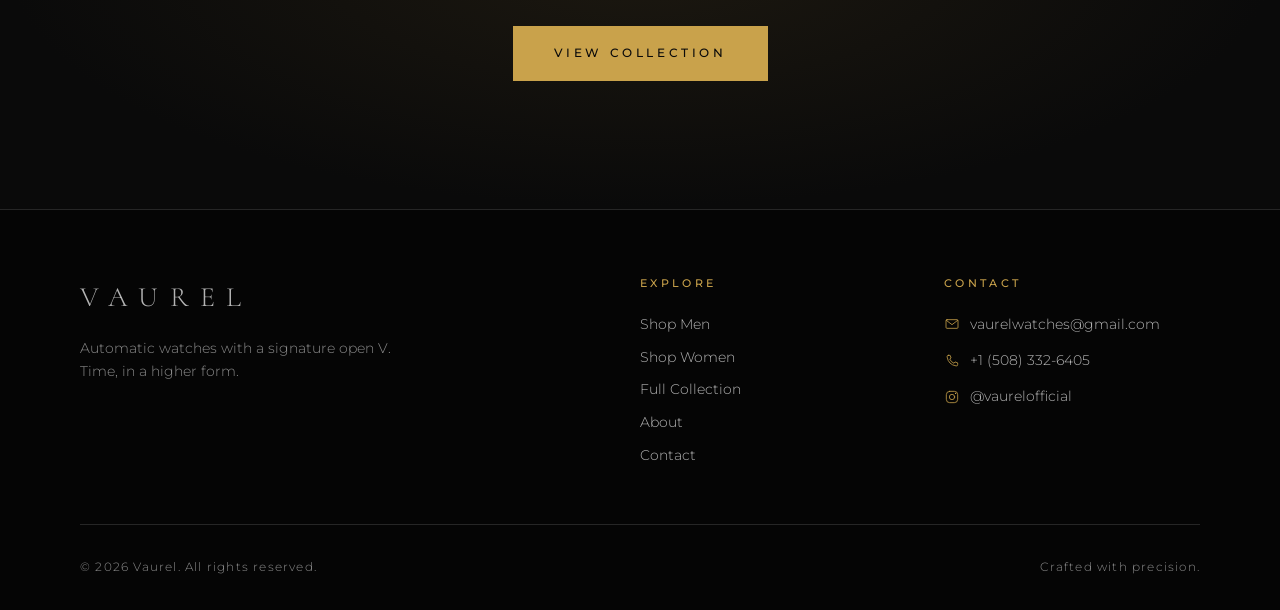
==== commit f6a24a32: "New Home hero photo and remove gold frames around story images - Home hero now shows the new Espress" ====
--- a/about.html
+++ b/about.html
@@ -9,7 +9,7 @@
   <link rel="preconnect" href="https://fonts.googleapis.com">
   <link rel="preconnect" href="https://fonts.gstatic.com" crossorigin>
   <link href="https://fonts.googleapis.com/css2?family=Cormorant+Garamond:ital,wght@0,300;0,400;0,500;1,300;1,400&family=Montserrat:wght@300;400;500&display=swap" rel="stylesheet">
-  <link rel="stylesheet" href="css/style.css?v=10">
+  <link rel="stylesheet" href="css/style.css?v=11">
 </head>
 <body>
 
@@ -143,8 +143,8 @@
     </div>
   </footer>
 
-  <script src="js/products.js?v=10" defer></script>
-  <script src="js/shop.js?v=10" defer></script>
-  <script src="js/cart.js?v=10" defer></script>
+  <script src="js/products.js?v=11" defer></script>
+  <script src="js/shop.js?v=11" defer></script>
+  <script src="js/cart.js?v=11" defer></script>
 </body>
 </html>
--- a/css/style.css
+++ b/css/style.css
@@ -270,21 +270,29 @@
   min-height: 100svh;
   display: flex;
   align-items: center;
-  padding: calc(var(--header-height) + 3rem) 0 4rem;
-  background: var(--black) url("../images/hero.svg") center right / cover no-repeat;
+  padding: calc(var(--header-height) + 2rem) 0 3rem;
+  background: var(--black);
   overflow: hidden;
 }
 
-.hero::before {
-  content: "";
-  position: absolute;
-  inset: 0;
-  background: linear-gradient(90deg, rgba(10,10,10,0.95) 0%, rgba(10,10,10,0.7) 45%, rgba(10,10,10,0.15) 100%);
-}
-
-.hero .container { position: relative; }
+/* Text on the left, the full photo on the right */
+.hero-grid {
+  display: grid;
+  grid-template-columns: 1fr 1fr;
+  gap: clamp(2rem, 5vw, 5rem);
+  align-items: center;
+}
 
 .hero-content { max-width: 620px; }
+
+.hero-media img {
+  display: block;
+  width: auto;
+  max-width: 100%;
+  height: auto;
+  max-height: calc(100svh - var(--header-height) - 5rem);
+  margin-left: auto;
+}
 
 .hero h1 {
   font-size: clamp(3rem, 8vw, 6rem);
@@ -303,15 +311,6 @@
 
 .hero-actions { display: flex; flex-wrap: wrap; gap: 1rem; }
 
-.scroll-cue {
-  position: absolute;
-  left: 50%;
-  bottom: 2rem;
-  transform: translateX(-50%);
-  width: 1px;
-  height: 60px;
-  background: linear-gradient(var(--gold), transparent);
-}
 
 /* ---------- Page header (inner pages) ---------- */
 .page-hero {
@@ -354,16 +353,6 @@
   object-fit: cover;
 }
 
-/* Thin gold frame offset behind the image */
-.split-media::before {
-  content: "";
-  position: absolute;
-  inset: 1.5rem -1.5rem -1.5rem 1.5rem;
-  border: 1px solid var(--gold);
-  z-index: -1;
-}
-
-.split-media { z-index: 0; }
 
 .quote {
   font-family: var(--font-display);
@@ -1077,26 +1066,22 @@
 
   .split { grid-template-columns: 1fr; }
   .product-detail { grid-template-columns: 1fr; }
-  .split-media { max-width: 480px; margin: 0 1.5rem 1.5rem 0; }
+  .split-media { max-width: 480px; }
   .split--reverse .split-media { order: -1; }
+
+  /* Phones and tablets: photo on top, text below */
+  .hero { min-height: 0; }
+  .hero-grid { grid-template-columns: 1fr; }
+  .hero-media { order: -1; }
+  .hero-media img { width: 100%; max-height: none; margin: 0 auto; }
 
   .footer-grid { grid-template-columns: 1fr 1fr; }
   .footer-brand { grid-column: 1 / -1; }
 }
 
 @media (max-width: 600px) {
-  .hero {
-    align-items: flex-end;
-    background-position: 70% center;
-  }
-
-  .hero::before {
-    background: linear-gradient(0deg, rgba(10,10,10,0.97) 0%, rgba(10,10,10,0.75) 55%, rgba(10,10,10,0.35) 100%);
-  }
-
   .hero-actions .btn { flex: 1 1 100%; text-align: center; }
 
-  .scroll-cue { display: none; }
 
   .grid { grid-template-columns: 1fr; max-width: 420px; margin: 0 auto; }
 
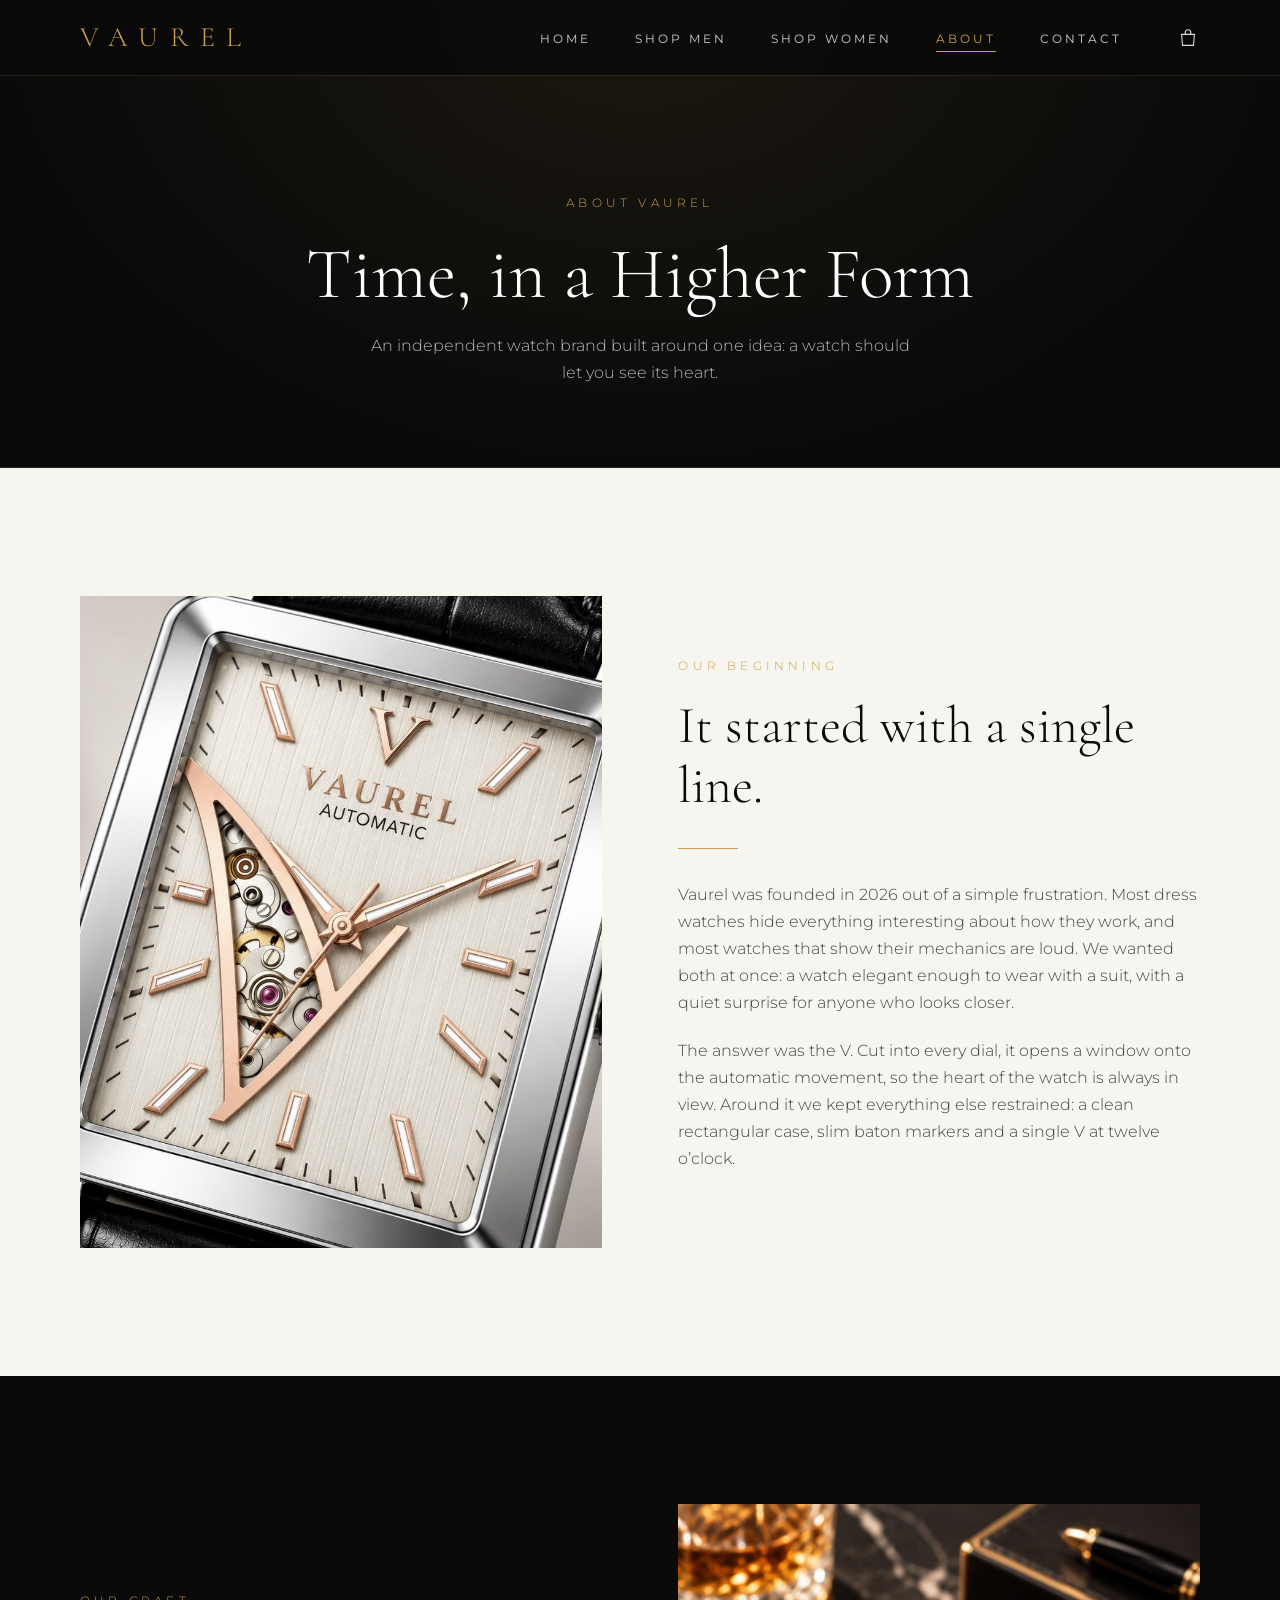
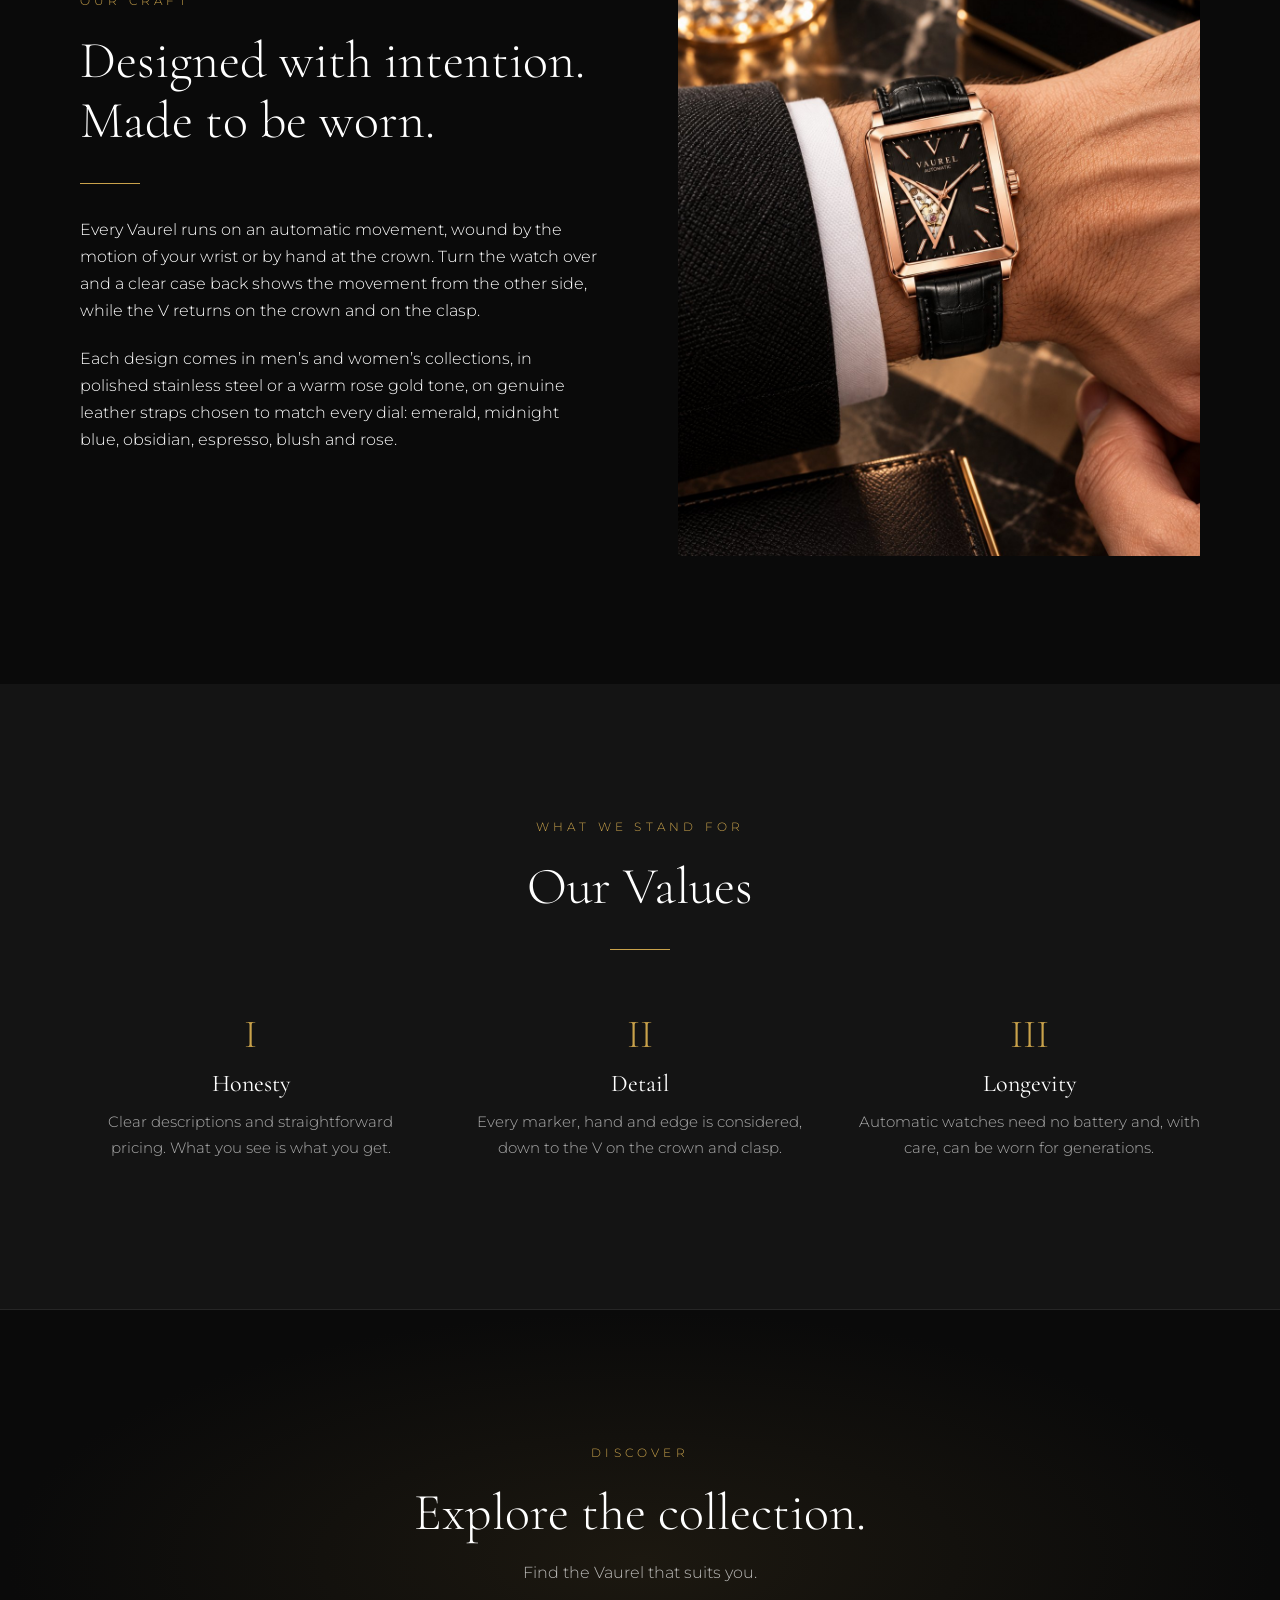
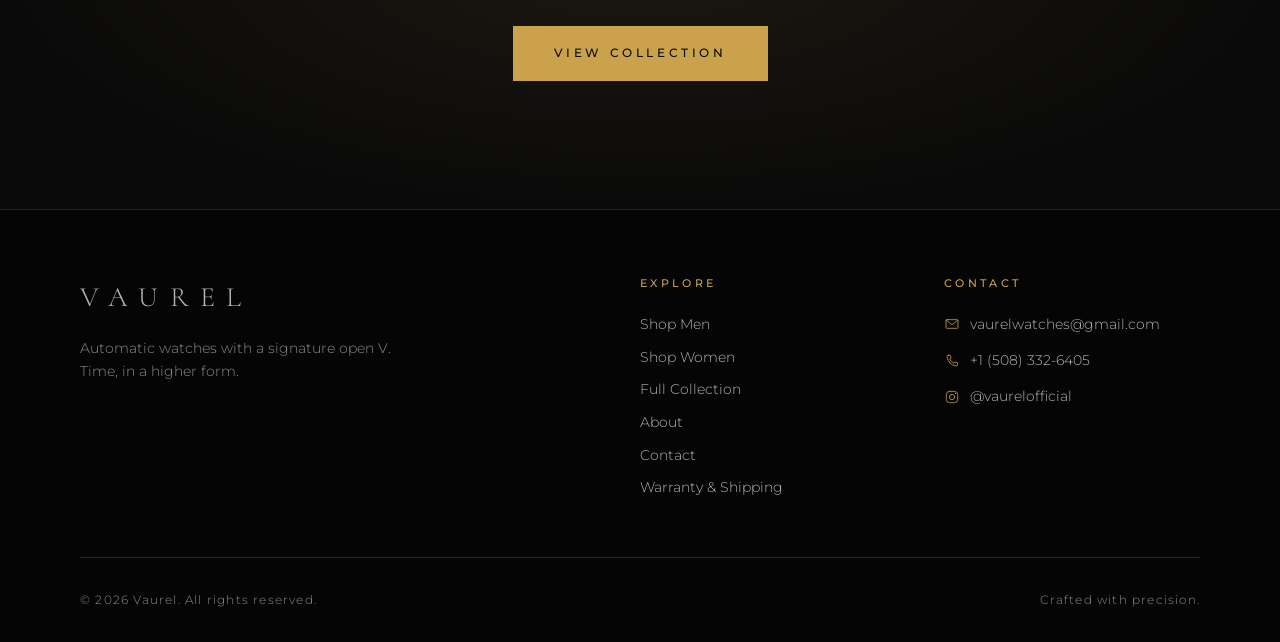
==== commit bdb832c6: "Add Warranty & Shipping page - New warranty.html: 2-year warranty from delivery covering the   movem" ====
--- a/about.html
+++ b/about.html
@@ -9,7 +9,7 @@
   <link rel="preconnect" href="https://fonts.googleapis.com">
   <link rel="preconnect" href="https://fonts.gstatic.com" crossorigin>
   <link href="https://fonts.googleapis.com/css2?family=Cormorant+Garamond:ital,wght@0,300;0,400;0,500;1,300;1,400&family=Montserrat:wght@300;400;500&display=swap" rel="stylesheet">
-  <link rel="stylesheet" href="css/style.css?v=11">
+  <link rel="stylesheet" href="css/style.css?v=13">
 </head>
 <body>
 
@@ -125,6 +125,7 @@
             <li><a href="collection.html">Full Collection</a></li>
             <li><a href="about.html">About</a></li>
             <li><a href="contact.html">Contact</a></li>
+            <li><a href="warranty.html">Warranty &amp; Shipping</a></li>
           </ul>
         </div>
         <div>
@@ -143,8 +144,8 @@
     </div>
   </footer>
 
-  <script src="js/products.js?v=11" defer></script>
-  <script src="js/shop.js?v=11" defer></script>
-  <script src="js/cart.js?v=11" defer></script>
+  <script src="js/products.js?v=13" defer></script>
+  <script src="js/shop.js?v=13" defer></script>
+  <script src="js/cart.js?v=13" defer></script>
 </body>
 </html>
--- a/css/style.css
+++ b/css/style.css
@@ -311,6 +311,79 @@
 
 .hero-actions { display: flex; flex-wrap: wrap; gap: 1rem; }
 
+
+/* ---------- Highlights band (Home) ---------- */
+.perks {
+  border-top: 1px solid var(--black-line);
+  border-bottom: 1px solid var(--black-line);
+  background: var(--black-soft);
+  padding: 2.25rem 0;
+}
+
+.perks-grid {
+  display: grid;
+  grid-template-columns: repeat(3, 1fr);
+  gap: 2rem;
+}
+
+.perk {
+  display: flex;
+  align-items: center;
+  justify-content: center;
+  gap: 1rem;
+}
+
+.perk h2 {
+  font-family: var(--font-body);
+  font-size: 0.75rem;
+  font-weight: 500;
+  letter-spacing: 0.22em;
+  text-transform: uppercase;
+  color: var(--white);
+  margin: 0 0 0.25rem;
+}
+
+.perk p { font-size: 0.85rem; color: var(--grey); margin: 0; }
+
+.icon--lg { stroke-width: 1.1; }
+
+/* Shipping and warranty under the price on watch pages */
+.product-perks {
+  list-style: none;
+  margin: 1.25rem 0 0;
+  padding: 0;
+  display: flex;
+  flex-wrap: wrap;
+  gap: 0.75rem 1.75rem;
+  font-size: 0.85rem;
+  color: rgba(255, 255, 255, 0.85);
+}
+
+.product-perks li { display: inline-flex; align-items: center; gap: 0.55rem; }
+
+/* ---------- Warranty & Shipping page ---------- */
+.policy { max-width: 820px; }
+.policy h2 { font-size: clamp(1.75rem, 4vw, 2.4rem); margin: 0 0 1rem; scroll-margin-top: calc(var(--header-height) + 1rem); }
+.policy h2:not(:first-child) { margin-top: 4rem; padding-top: 3rem; border-top: 1px solid var(--black-line); }
+.policy h3 {
+  font-family: var(--font-body);
+  font-size: 0.75rem;
+  font-weight: 500;
+  letter-spacing: 0.25em;
+  text-transform: uppercase;
+  color: var(--gold);
+  margin: 2rem 0 1rem;
+}
+.policy p, .policy li { color: rgba(255, 255, 255, 0.8); }
+.policy ul, .policy ol { padding-left: 1.2rem; margin: 0 0 1.25rem; }
+.policy li { margin-bottom: 0.5rem; }
+.policy li::marker { color: var(--gold); }
+.policy a, .contact-item p a, .order-summary .bag-total a { color: var(--gold); border-bottom: 1px solid rgba(201, 162, 75, 0.4); }
+.policy-columns { display: grid; grid-template-columns: 1fr 1fr; gap: 0 3rem; }
+
+/* Links inside the highlights band and watch-page perks */
+.perk h2 a, .product-perks a { transition: color 0.3s ease; }
+.perk h2 a:hover, .product-perks a:hover { color: var(--gold); }
 
 /* ---------- Page header (inner pages) ---------- */
 .page-hero {
@@ -1030,6 +1103,9 @@
   .grid { grid-template-columns: repeat(2, 1fr); }
   .features { grid-template-columns: 1fr; gap: 2.5rem; max-width: 480px; margin-left: auto; margin-right: auto; }
   .contact-grid { grid-template-columns: 1fr; }
+  .policy-columns { grid-template-columns: 1fr; }
+  .perks-grid { grid-template-columns: 1fr; gap: 1.25rem; max-width: 360px; margin: 0 auto; }
+  .perk { justify-content: flex-start; }
   .checkout-grid { grid-template-columns: 1fr; }
   .order-summary { position: static; order: -1; }
 }
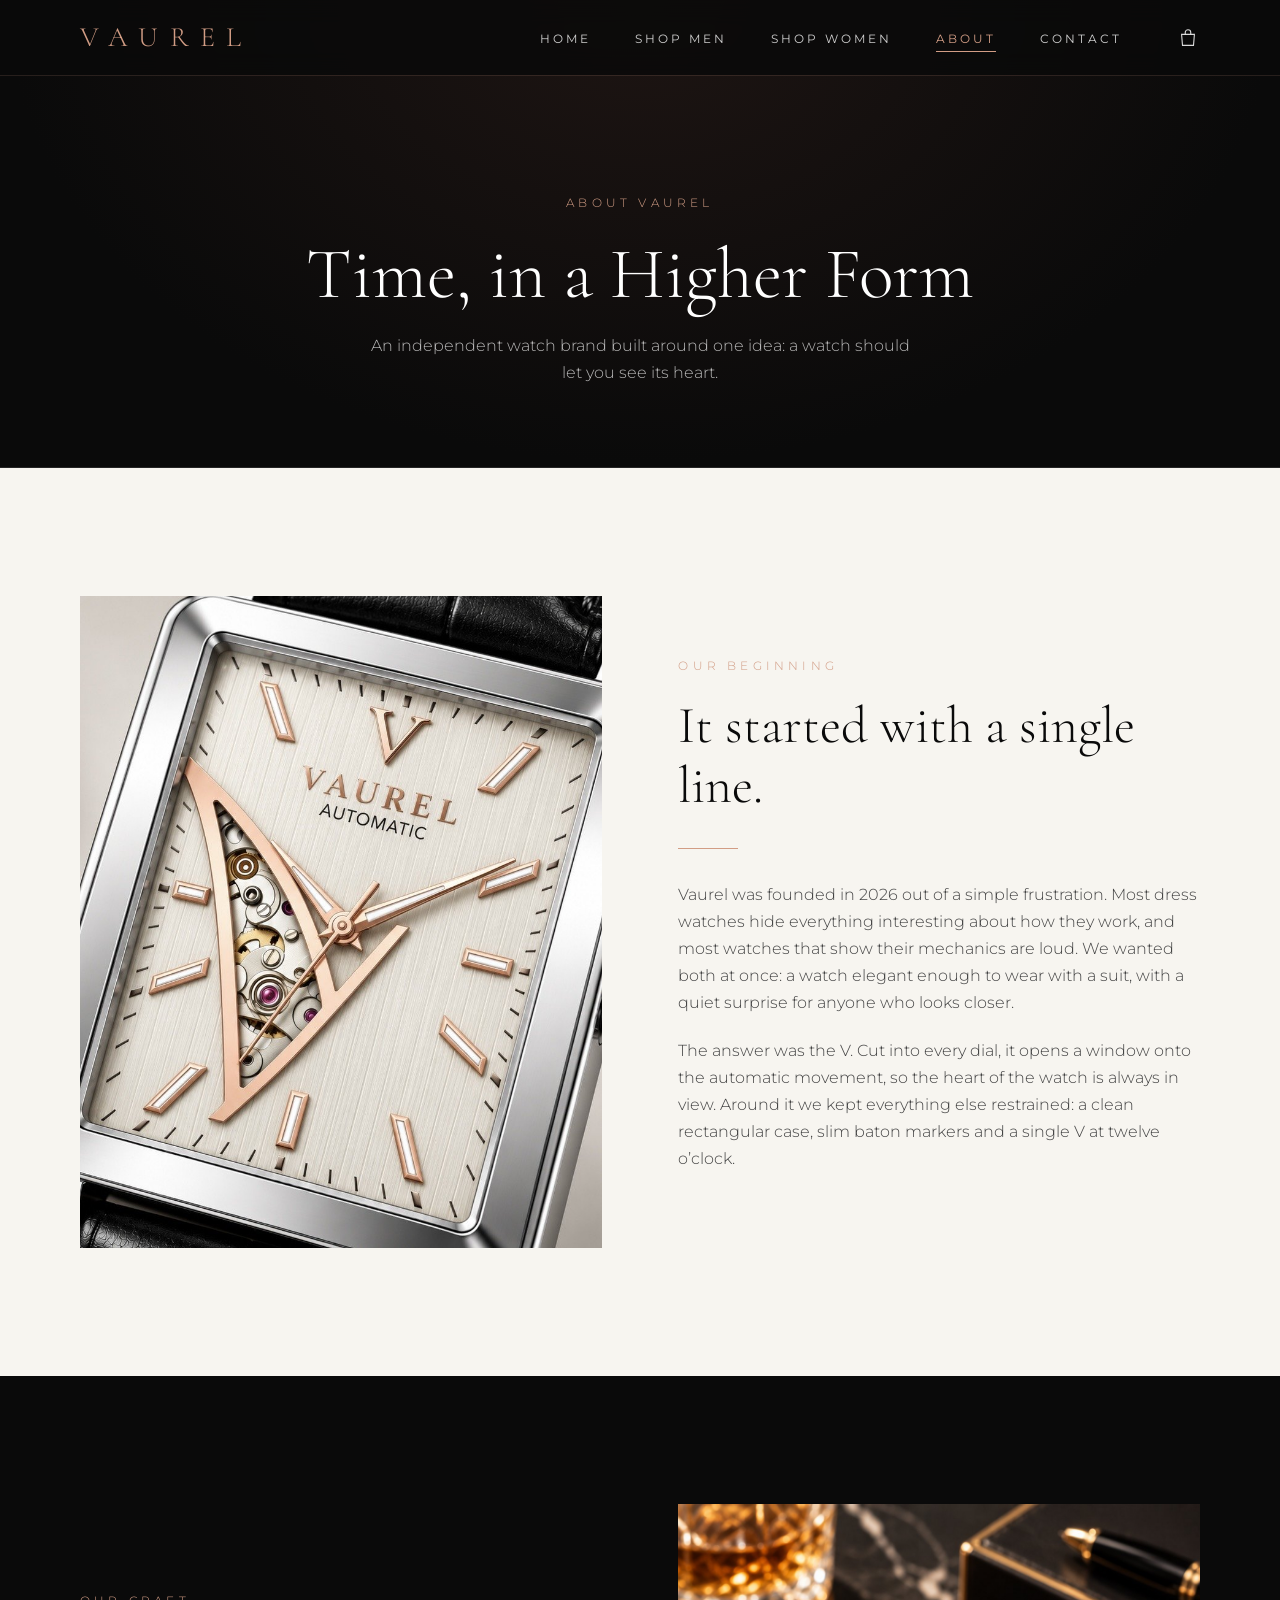
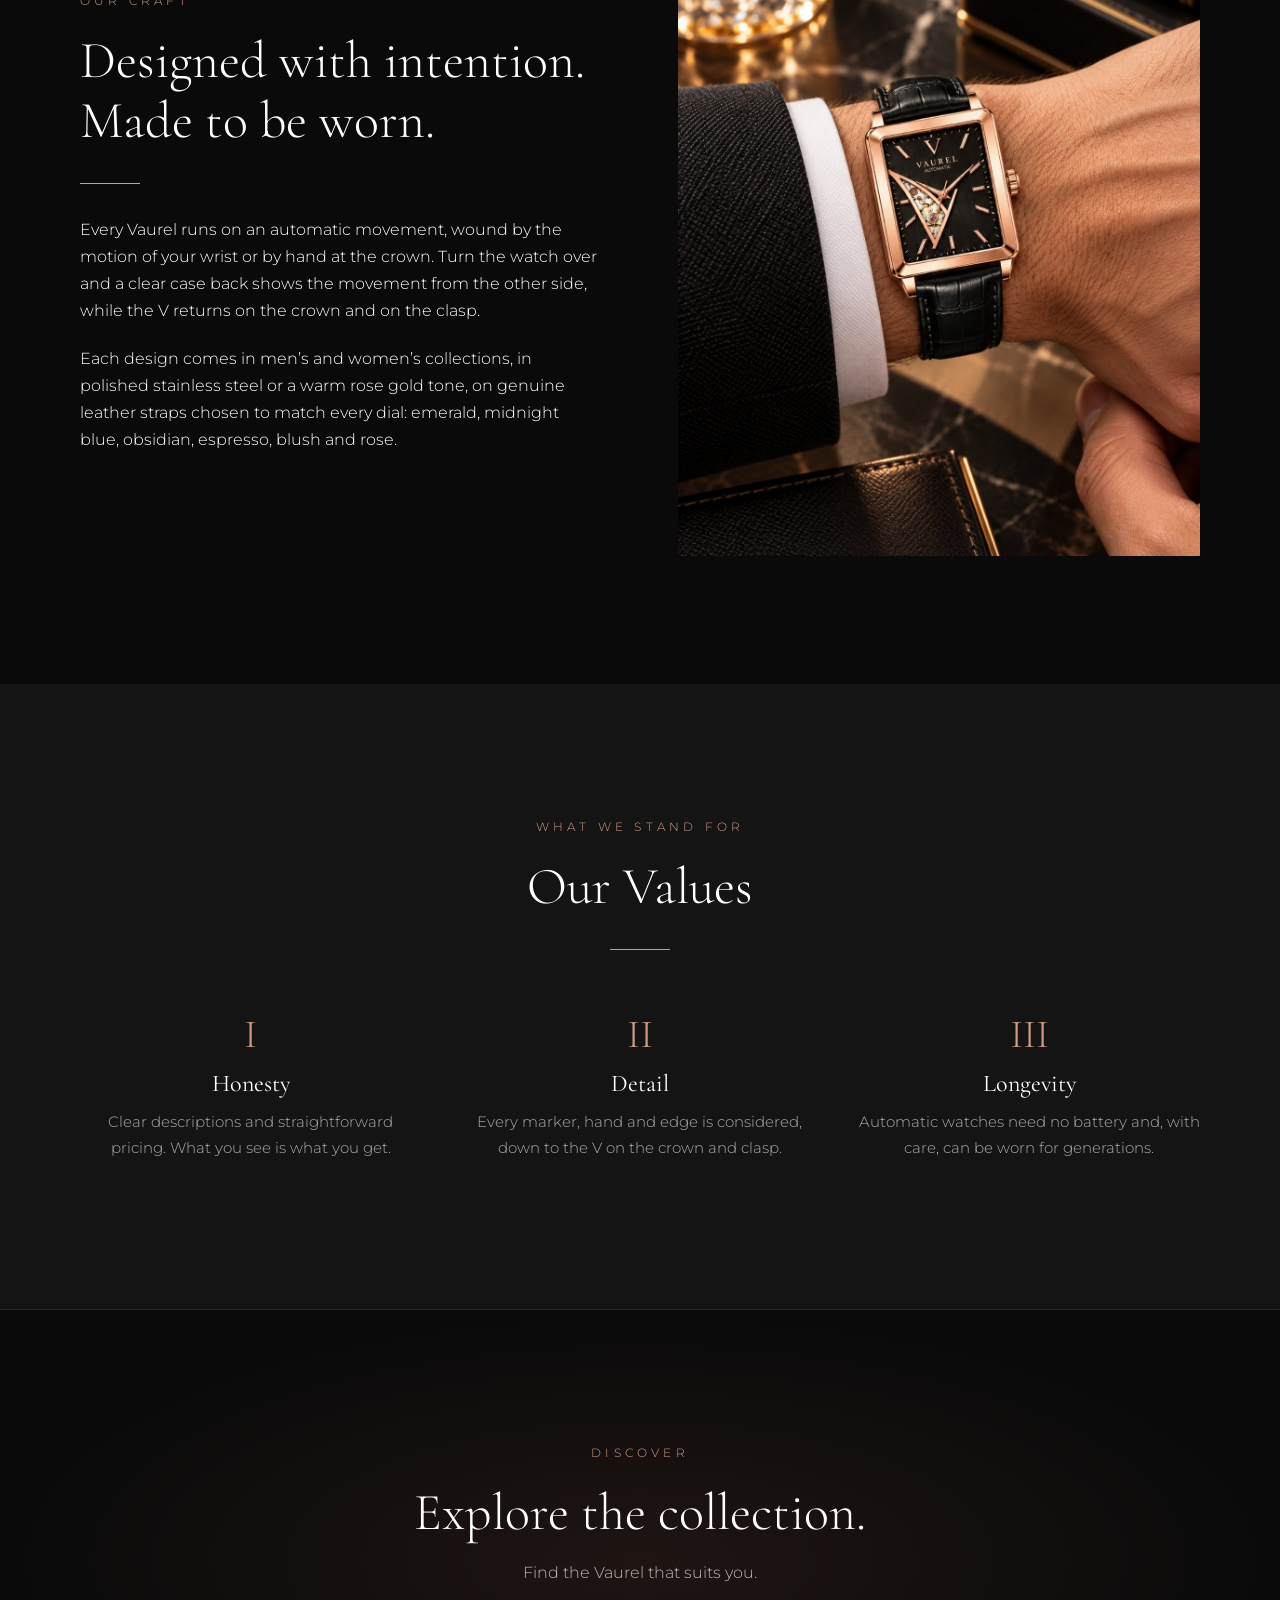
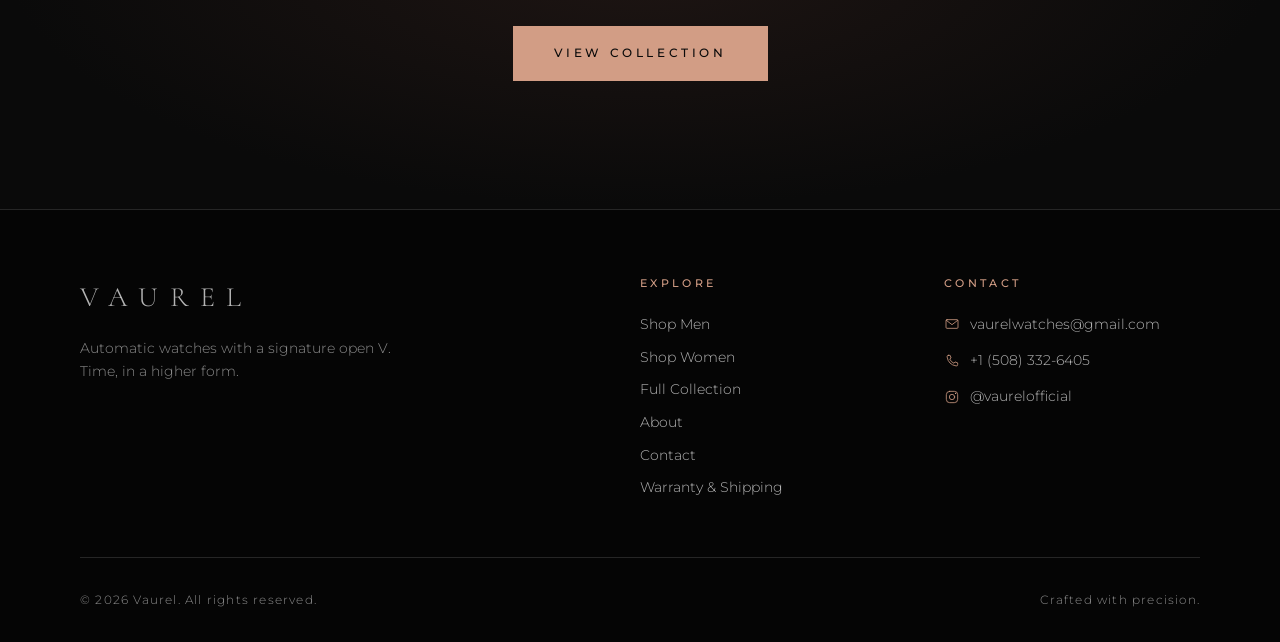
==== commit 21c264df: "Rose gold accents, hero marquee, $1,395 prices, dark photo backgrounds, 5 ATM - Accent colour change" ====
--- a/about.html
+++ b/about.html
@@ -9,7 +9,7 @@
   <link rel="preconnect" href="https://fonts.googleapis.com">
   <link rel="preconnect" href="https://fonts.gstatic.com" crossorigin>
   <link href="https://fonts.googleapis.com/css2?family=Cormorant+Garamond:ital,wght@0,300;0,400;0,500;1,300;1,400&family=Montserrat:wght@300;400;500&display=swap" rel="stylesheet">
-  <link rel="stylesheet" href="css/style.css?v=13">
+  <link rel="stylesheet" href="css/style.css?v=14">
 </head>
 <body>
 
@@ -144,8 +144,8 @@
     </div>
   </footer>
 
-  <script src="js/products.js?v=13" defer></script>
-  <script src="js/shop.js?v=13" defer></script>
-  <script src="js/cart.js?v=13" defer></script>
+  <script src="js/products.js?v=14" defer></script>
+  <script src="js/shop.js?v=14" defer></script>
+  <script src="js/cart.js?v=14" defer></script>
 </body>
 </html>
--- a/css/style.css
+++ b/css/style.css
@@ -11,10 +11,11 @@
   --white: #ffffff;
   --ivory: #f7f5f0;
   --grey: #8c8c8c;
-  --gold: #c9a24b;
-  --gold-light: #e9d39a;
-  --gold-dark: #8a6a2a;
-  --photo-bg: #d6d5d4; /* matches the light grey studio background of the watch photos */
+  /* Accent colour: rose gold, matched to the rose gold-tone watch cases */
+  --gold: #d29d85;
+  --gold-light: #e8c3ae;
+  --gold-dark: #a06c58;
+  --photo-bg: #0f0d0d; /* matches the dark background of the watch photos */
 
   --font-display: "Cormorant Garamond", Georgia, "Times New Roman", serif;
   --font-body: "Montserrat", "Helvetica Neue", Arial, sans-serif;
@@ -125,7 +126,7 @@
   inset: 0 0 auto 0;
   z-index: 100;
   height: var(--header-height);
-  border-bottom: 1px solid rgba(201, 162, 75, 0.15);
+  border-bottom: 1px solid rgba(210, 157, 133, 0.15);
 }
 
 /* The blur sits on a pseudo-element: a backdrop-filter on the header itself
@@ -270,10 +271,13 @@
   min-height: 100svh;
   display: flex;
   align-items: center;
-  padding: calc(var(--header-height) + 2rem) 0 3rem;
+  flex-direction: column;
+  padding: calc(var(--header-height) + 2rem) 0 0;
   background: var(--black);
   overflow: hidden;
 }
+
+.hero > .container { flex: 1; align-content: center; padding-bottom: 2.5rem; }
 
 /* Text on the left, the full photo on the right */
 .hero-grid {
@@ -311,41 +315,6 @@
 
 .hero-actions { display: flex; flex-wrap: wrap; gap: 1rem; }
 
-
-/* ---------- Highlights band (Home) ---------- */
-.perks {
-  border-top: 1px solid var(--black-line);
-  border-bottom: 1px solid var(--black-line);
-  background: var(--black-soft);
-  padding: 2.25rem 0;
-}
-
-.perks-grid {
-  display: grid;
-  grid-template-columns: repeat(3, 1fr);
-  gap: 2rem;
-}
-
-.perk {
-  display: flex;
-  align-items: center;
-  justify-content: center;
-  gap: 1rem;
-}
-
-.perk h2 {
-  font-family: var(--font-body);
-  font-size: 0.75rem;
-  font-weight: 500;
-  letter-spacing: 0.22em;
-  text-transform: uppercase;
-  color: var(--white);
-  margin: 0 0 0.25rem;
-}
-
-.perk p { font-size: 0.85rem; color: var(--grey); margin: 0; }
-
-.icon--lg { stroke-width: 1.1; }
 
 /* Shipping and warranty under the price on watch pages */
 .product-perks {
@@ -378,19 +347,71 @@
 .policy ul, .policy ol { padding-left: 1.2rem; margin: 0 0 1.25rem; }
 .policy li { margin-bottom: 0.5rem; }
 .policy li::marker { color: var(--gold); }
-.policy a, .contact-item p a, .order-summary .bag-total a { color: var(--gold); border-bottom: 1px solid rgba(201, 162, 75, 0.4); }
+.policy a, .contact-item p a, .order-summary .bag-total a { color: var(--gold); border-bottom: 1px solid rgba(210, 157, 133, 0.4); }
 .policy-columns { display: grid; grid-template-columns: 1fr 1fr; gap: 0 3rem; }
 
-/* Links inside the highlights band and watch-page perks */
-.perk h2 a, .product-perks a { transition: color 0.3s ease; }
-.perk h2 a:hover, .product-perks a:hover { color: var(--gold); }
+/* Links in the watch-page perks */
+.product-perks a { transition: color 0.3s ease; }
+.product-perks a:hover { color: var(--gold); }
+
+/* ---------- Scrolling banner along the bottom of the hero ---------- */
+.marquee {
+  width: 100%;
+  overflow: hidden;
+  border-top: 1px solid var(--black-line);
+  background: var(--black-soft);
+  padding: 1.1rem 0;
+}
+
+.marquee-track {
+  display: flex;
+  width: max-content;
+  animation: marquee 45s linear infinite;
+}
+
+.marquee:hover .marquee-track { animation-play-state: paused; }
+
+.marquee-group {
+  display: flex;
+  list-style: none;
+  margin: 0;
+  padding: 0;
+}
+
+.marquee-group li {
+  display: flex;
+  align-items: center;
+  font-size: 0.72rem;
+  letter-spacing: 0.3em;
+  text-transform: uppercase;
+  color: rgba(255, 255, 255, 0.85);
+  white-space: nowrap;
+}
+
+/* Small rose gold diamond between items */
+.marquee-group li::after {
+  content: "";
+  width: 5px;
+  height: 5px;
+  margin: 0 2.5rem;
+  background: var(--gold);
+  transform: rotate(45deg);
+}
+
+@keyframes marquee {
+  to { transform: translateX(-50%); }
+}
+
+@media (prefers-reduced-motion: reduce) {
+  .marquee-track { animation: none; }
+}
 
 /* ---------- Page header (inner pages) ---------- */
 .page-hero {
   padding: calc(var(--header-height) + clamp(4rem, 10vw, 7rem)) 0 clamp(3rem, 7vw, 5rem);
   text-align: center;
   border-bottom: 1px solid var(--black-line);
-  background: radial-gradient(ellipse at top, #1c1810 0%, var(--black) 70%);
+  background: radial-gradient(ellipse at top, #1e1513 0%, var(--black) 70%);
 }
 
 .page-hero h1 { font-size: clamp(2.5rem, 7vw, 4.5rem); font-weight: 300; }
@@ -489,7 +510,7 @@
 }
 
 .product:hover {
-  border-color: rgba(201, 162, 75, 0.6);
+  border-color: rgba(210, 157, 133, 0.6);
   transform: translateY(-4px);
 }
 
@@ -651,7 +672,7 @@
 
 .spec-list div {
   display: grid;
-  grid-template-columns: 8rem 1fr;
+  grid-template-columns: 10.5rem 1fr;
   gap: 1rem;
   padding: 1rem 0;
   border-bottom: 1px solid var(--black-line);
@@ -674,7 +695,7 @@
 .cta {
   text-align: center;
   border-top: 1px solid var(--black-line);
-  background: radial-gradient(ellipse at center, #1c1810 0%, var(--black) 70%);
+  background: radial-gradient(ellipse at center, #1e1513 0%, var(--black) 70%);
 }
 
 .cta p {
@@ -707,7 +728,7 @@
 .contact-item p,
 .contact-item a { color: rgba(255, 255, 255, 0.8); margin: 0; }
 
-.contact-item a { border-bottom: 1px solid rgba(201, 162, 75, 0.4); transition: color 0.3s ease; }
+.contact-item a { border-bottom: 1px solid rgba(210, 157, 133, 0.4); transition: color 0.3s ease; }
 .contact-item a:hover { color: var(--gold); }
 
 .form {
@@ -801,7 +822,7 @@
   display: flex;
   flex-direction: column;
   background: var(--black-soft);
-  border-left: 1px solid rgba(201, 162, 75, 0.25);
+  border-left: 1px solid rgba(210, 157, 133, 0.25);
   transform: translateX(100%);
   visibility: hidden;
   transition: transform 0.45s cubic-bezier(0.22, 1, 0.36, 1), visibility 0.45s;
@@ -1010,7 +1031,7 @@
   position: sticky;
   top: calc(var(--header-height) + 2rem);
   padding: clamp(1.5rem, 4vw, 2.5rem);
-  border: 1px solid rgba(201, 162, 75, 0.35);
+  border: 1px solid rgba(210, 157, 133, 0.35);
 }
 
 .order-summary .bag-items { margin-bottom: 1.5rem; }
@@ -1018,7 +1039,7 @@
 
 .checkout-done:focus { outline: none; }
 .checkout-done p { color: rgba(255, 255, 255, 0.8); }
-.checkout-done a { color: var(--gold); border-bottom: 1px solid rgba(201, 162, 75, 0.4); }
+.checkout-done a { color: var(--gold); border-bottom: 1px solid rgba(210, 157, 133, 0.4); }
 
 .checkout-empty { padding: 2rem 0; }
 .checkout-empty p { color: rgba(255, 255, 255, 0.7); margin-bottom: 2rem; }
@@ -1043,7 +1064,7 @@
 
 /* On the Contact page the underline sits under the text only */
 .contact-item a.icon-link { border-bottom: 0; }
-.contact-item a.icon-link span { border-bottom: 1px solid rgba(201, 162, 75, 0.4); }
+.contact-item a.icon-link span { border-bottom: 1px solid rgba(210, 157, 133, 0.4); }
 
 /* ---------- Footer ---------- */
 .site-footer {
@@ -1104,8 +1125,6 @@
   .features { grid-template-columns: 1fr; gap: 2.5rem; max-width: 480px; margin-left: auto; margin-right: auto; }
   .contact-grid { grid-template-columns: 1fr; }
   .policy-columns { grid-template-columns: 1fr; }
-  .perks-grid { grid-template-columns: 1fr; gap: 1.25rem; max-width: 360px; margin: 0 auto; }
-  .perk { justify-content: flex-start; }
   .checkout-grid { grid-template-columns: 1fr; }
   .order-summary { position: static; order: -1; }
 }
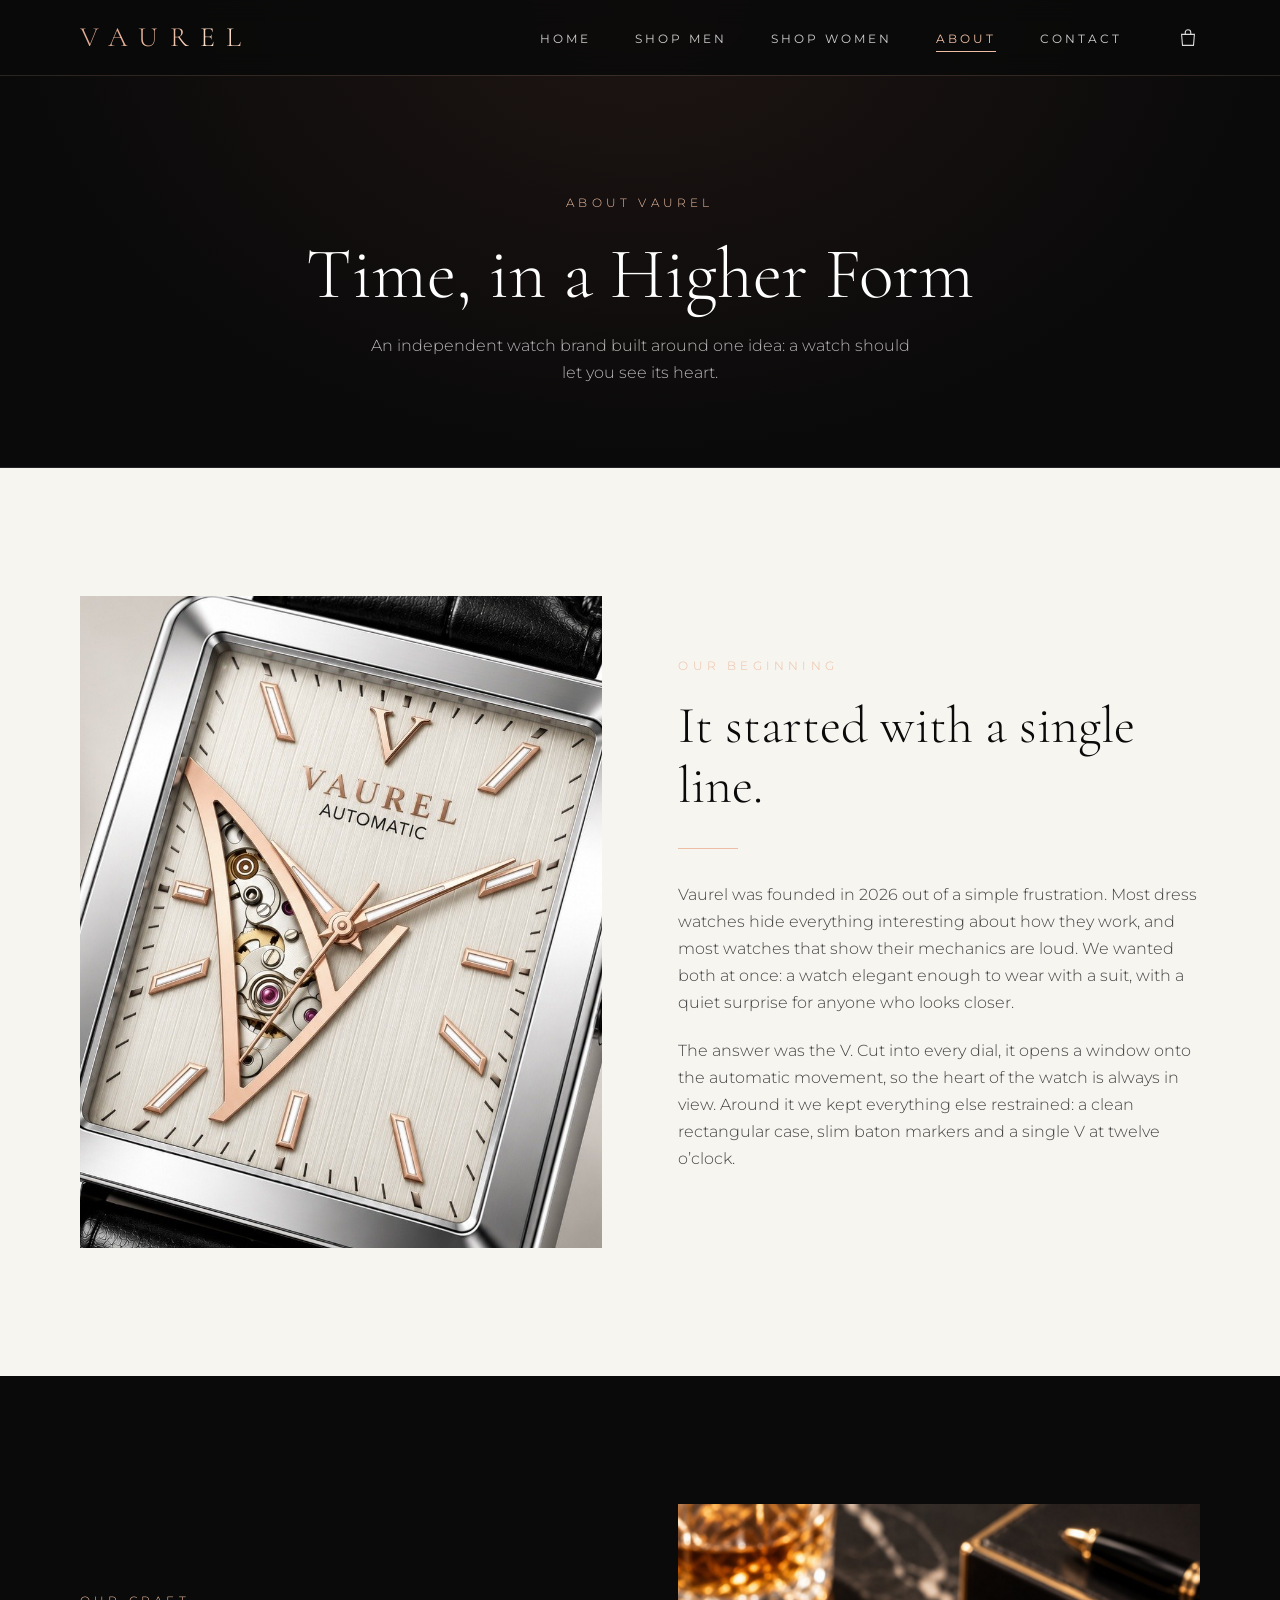
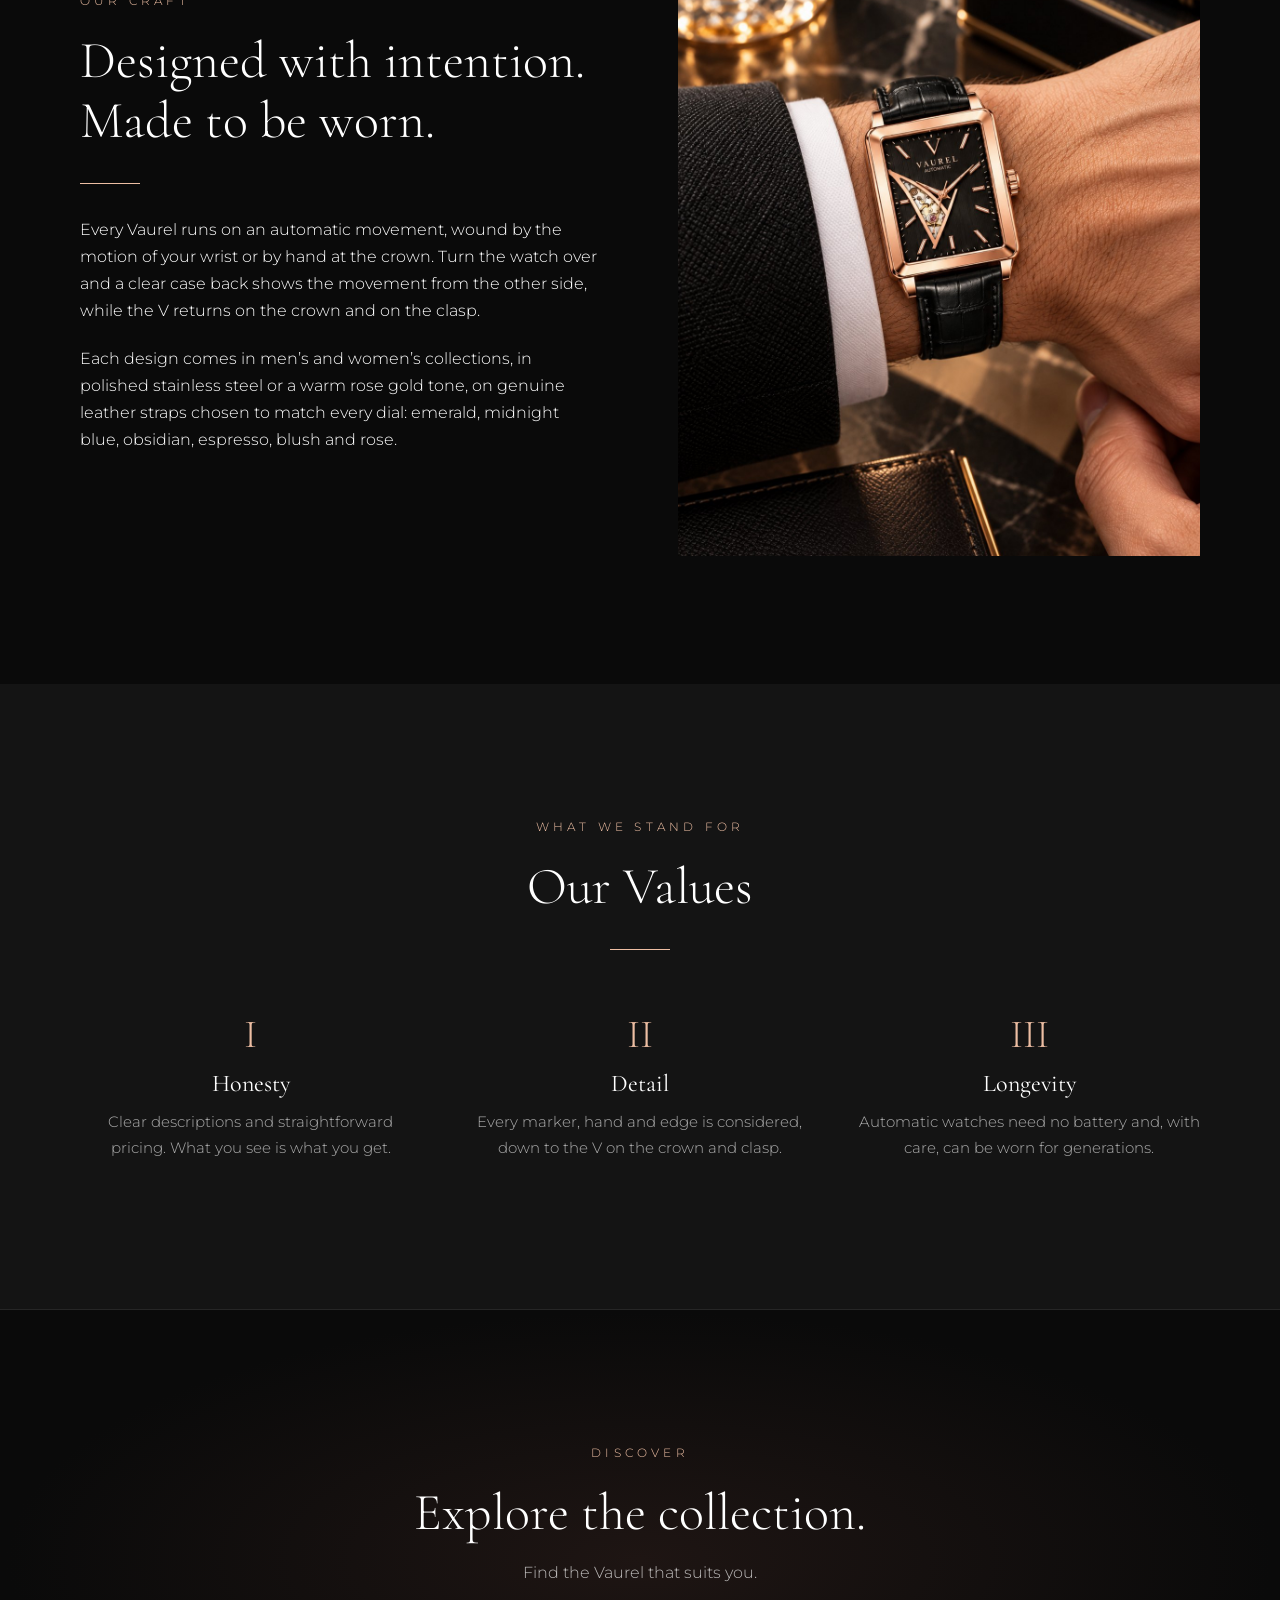
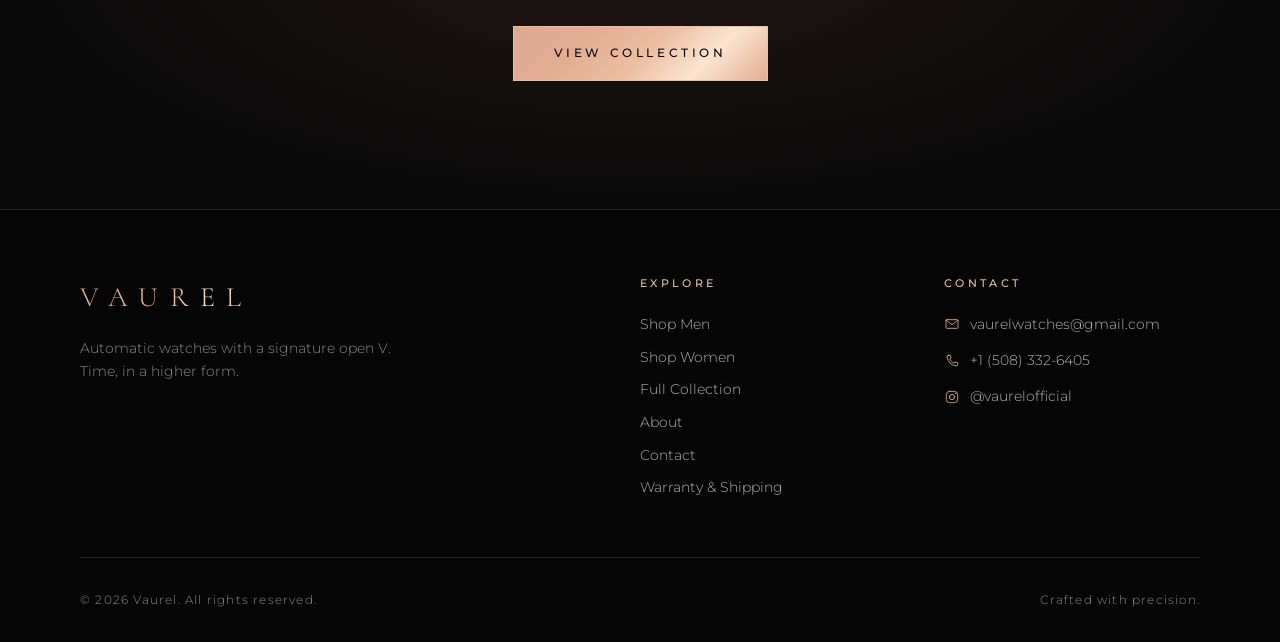
==== commit ca58e674: "Exact logo rose gold, marquee on the first screen, refresh watch photos - Rose gold now measured fro" ====
--- a/about.html
+++ b/about.html
@@ -9,7 +9,7 @@
   <link rel="preconnect" href="https://fonts.googleapis.com">
   <link rel="preconnect" href="https://fonts.gstatic.com" crossorigin>
   <link href="https://fonts.googleapis.com/css2?family=Cormorant+Garamond:ital,wght@0,300;0,400;0,500;1,300;1,400&family=Montserrat:wght@300;400;500&display=swap" rel="stylesheet">
-  <link rel="stylesheet" href="css/style.css?v=14">
+  <link rel="stylesheet" href="css/style.css?v=15">
 </head>
 <body>
 
@@ -144,8 +144,8 @@
     </div>
   </footer>
 
-  <script src="js/products.js?v=14" defer></script>
-  <script src="js/shop.js?v=14" defer></script>
-  <script src="js/cart.js?v=14" defer></script>
+  <script src="js/products.js?v=15" defer></script>
+  <script src="js/shop.js?v=15" defer></script>
+  <script src="js/cart.js?v=15" defer></script>
 </body>
 </html>
--- a/css/style.css
+++ b/css/style.css
@@ -11,10 +11,13 @@
   --white: #ffffff;
   --ivory: #f7f5f0;
   --grey: #8c8c8c;
-  /* Accent colour: rose gold, matched to the rose gold-tone watch cases */
-  --gold: #d29d85;
-  --gold-light: #e8c3ae;
-  --gold-dark: #a06c58;
+  /* Accent colour: rose gold, measured from the Vaurel logo artwork.
+     --gold is the logo's median tone; the gradient reproduces its metallic sheen. */
+  --gold: #edbea3;
+  --gold-light: #fce4d0;
+  --gold-dark: #dca991;
+  --gold-gradient: linear-gradient(135deg, #dca991 0%, #e3ad94 28%, #edbea3 52%, #fce4d0 74%, #e3ad94 100%);
+  --marquee-height: 3.4rem;
   --photo-bg: #0f0d0d; /* matches the dark background of the watch photos */
 
   --font-display: "Cormorant Garamond", Georgia, "Times New Roman", serif;
@@ -108,7 +111,8 @@
 }
 
 .btn--solid {
-  background: var(--gold);
+  background: var(--gold-gradient);
+  border-color: var(--gold);
   color: var(--black);
 }
 
@@ -116,6 +120,7 @@
 .btn--solid:focus-visible {
   background: var(--gold-light);
   border-color: var(--gold-light);
+  color: var(--black);
 }
 
 :focus-visible { outline: 1px solid var(--gold); outline-offset: 4px; }
@@ -126,7 +131,7 @@
   inset: 0 0 auto 0;
   z-index: 100;
   height: var(--header-height);
-  border-bottom: 1px solid rgba(210, 157, 133, 0.15);
+  border-bottom: 1px solid rgba(237, 190, 163, 0.15);
 }
 
 /* The blur sits on a pseudo-element: a backdrop-filter on the header itself
@@ -153,6 +158,10 @@
   font-size: 1.75rem;
   letter-spacing: 0.4em;
   color: var(--gold);
+  background: var(--gold-gradient);
+  -webkit-background-clip: text;
+  background-clip: text;
+  -webkit-text-fill-color: transparent;
   /* Optical balance for the trailing letter-spacing */
   margin-right: -0.4em;
 }
@@ -272,12 +281,12 @@
   display: flex;
   align-items: center;
   flex-direction: column;
-  padding: calc(var(--header-height) + 2rem) 0 0;
+  padding: calc(var(--header-height) + 1.25rem) 0 0;
   background: var(--black);
   overflow: hidden;
 }
 
-.hero > .container { flex: 1; align-content: center; padding-bottom: 2.5rem; }
+.hero > .container { flex: 1; align-content: center; padding-bottom: 1.5rem; }
 
 /* Text on the left, the full photo on the right */
 .hero-grid {
@@ -294,7 +303,8 @@
   width: auto;
   max-width: 100%;
   height: auto;
-  max-height: calc(100svh - var(--header-height) - 5rem);
+  /* leave room for the header, spacing and the scrolling banner */
+  max-height: calc(100svh - var(--header-height) - 2.75rem - var(--marquee-height));
   margin-left: auto;
 }
 
@@ -347,20 +357,30 @@
 .policy ul, .policy ol { padding-left: 1.2rem; margin: 0 0 1.25rem; }
 .policy li { margin-bottom: 0.5rem; }
 .policy li::marker { color: var(--gold); }
-.policy a, .contact-item p a, .order-summary .bag-total a { color: var(--gold); border-bottom: 1px solid rgba(210, 157, 133, 0.4); }
+.policy a, .contact-item p a, .order-summary .bag-total a { color: var(--gold); border-bottom: 1px solid rgba(237, 190, 163, 0.4); }
 .policy-columns { display: grid; grid-template-columns: 1fr 1fr; gap: 0 3rem; }
 
 /* Links in the watch-page perks */
 .product-perks a { transition: color 0.3s ease; }
 .product-perks a:hover { color: var(--gold); }
 
+/* Shorter laptop screens: tighter hero text so the banner stays on the first screen */
+@media (min-width: 821px) and (max-height: 860px) {
+  .hero h1 { font-size: clamp(3rem, 9vh, 5rem); margin-bottom: 1rem; }
+  .hero p { margin-bottom: 1.75rem; }
+  .hero .eyebrow { margin-bottom: 0.75rem; }
+  .hero-actions .btn { padding: 0.85rem 2.25rem; }
+}
+
 /* ---------- Scrolling banner along the bottom of the hero ---------- */
 .marquee {
   width: 100%;
+  height: var(--marquee-height);
+  display: flex;
+  align-items: center;
   overflow: hidden;
   border-top: 1px solid var(--black-line);
   background: var(--black-soft);
-  padding: 1.1rem 0;
 }
 
 .marquee-track {
@@ -510,7 +530,7 @@
 }
 
 .product:hover {
-  border-color: rgba(210, 157, 133, 0.6);
+  border-color: rgba(237, 190, 163, 0.6);
   transform: translateY(-4px);
 }
 
@@ -728,7 +748,7 @@
 .contact-item p,
 .contact-item a { color: rgba(255, 255, 255, 0.8); margin: 0; }
 
-.contact-item a { border-bottom: 1px solid rgba(210, 157, 133, 0.4); transition: color 0.3s ease; }
+.contact-item a { border-bottom: 1px solid rgba(237, 190, 163, 0.4); transition: color 0.3s ease; }
 .contact-item a:hover { color: var(--gold); }
 
 .form {
@@ -822,7 +842,7 @@
   display: flex;
   flex-direction: column;
   background: var(--black-soft);
-  border-left: 1px solid rgba(210, 157, 133, 0.25);
+  border-left: 1px solid rgba(237, 190, 163, 0.25);
   transform: translateX(100%);
   visibility: hidden;
   transition: transform 0.45s cubic-bezier(0.22, 1, 0.36, 1), visibility 0.45s;
@@ -1031,7 +1051,7 @@
   position: sticky;
   top: calc(var(--header-height) + 2rem);
   padding: clamp(1.5rem, 4vw, 2.5rem);
-  border: 1px solid rgba(210, 157, 133, 0.35);
+  border: 1px solid rgba(237, 190, 163, 0.35);
 }
 
 .order-summary .bag-items { margin-bottom: 1.5rem; }
@@ -1039,7 +1059,7 @@
 
 .checkout-done:focus { outline: none; }
 .checkout-done p { color: rgba(255, 255, 255, 0.8); }
-.checkout-done a { color: var(--gold); border-bottom: 1px solid rgba(210, 157, 133, 0.4); }
+.checkout-done a { color: var(--gold); border-bottom: 1px solid rgba(237, 190, 163, 0.4); }
 
 .checkout-empty { padding: 2rem 0; }
 .checkout-empty p { color: rgba(255, 255, 255, 0.7); margin-bottom: 2rem; }
@@ -1064,7 +1084,7 @@
 
 /* On the Contact page the underline sits under the text only */
 .contact-item a.icon-link { border-bottom: 0; }
-.contact-item a.icon-link span { border-bottom: 1px solid rgba(210, 157, 133, 0.4); }
+.contact-item a.icon-link span { border-bottom: 1px solid rgba(237, 190, 163, 0.4); }
 
 /* ---------- Footer ---------- */
 .site-footer {
